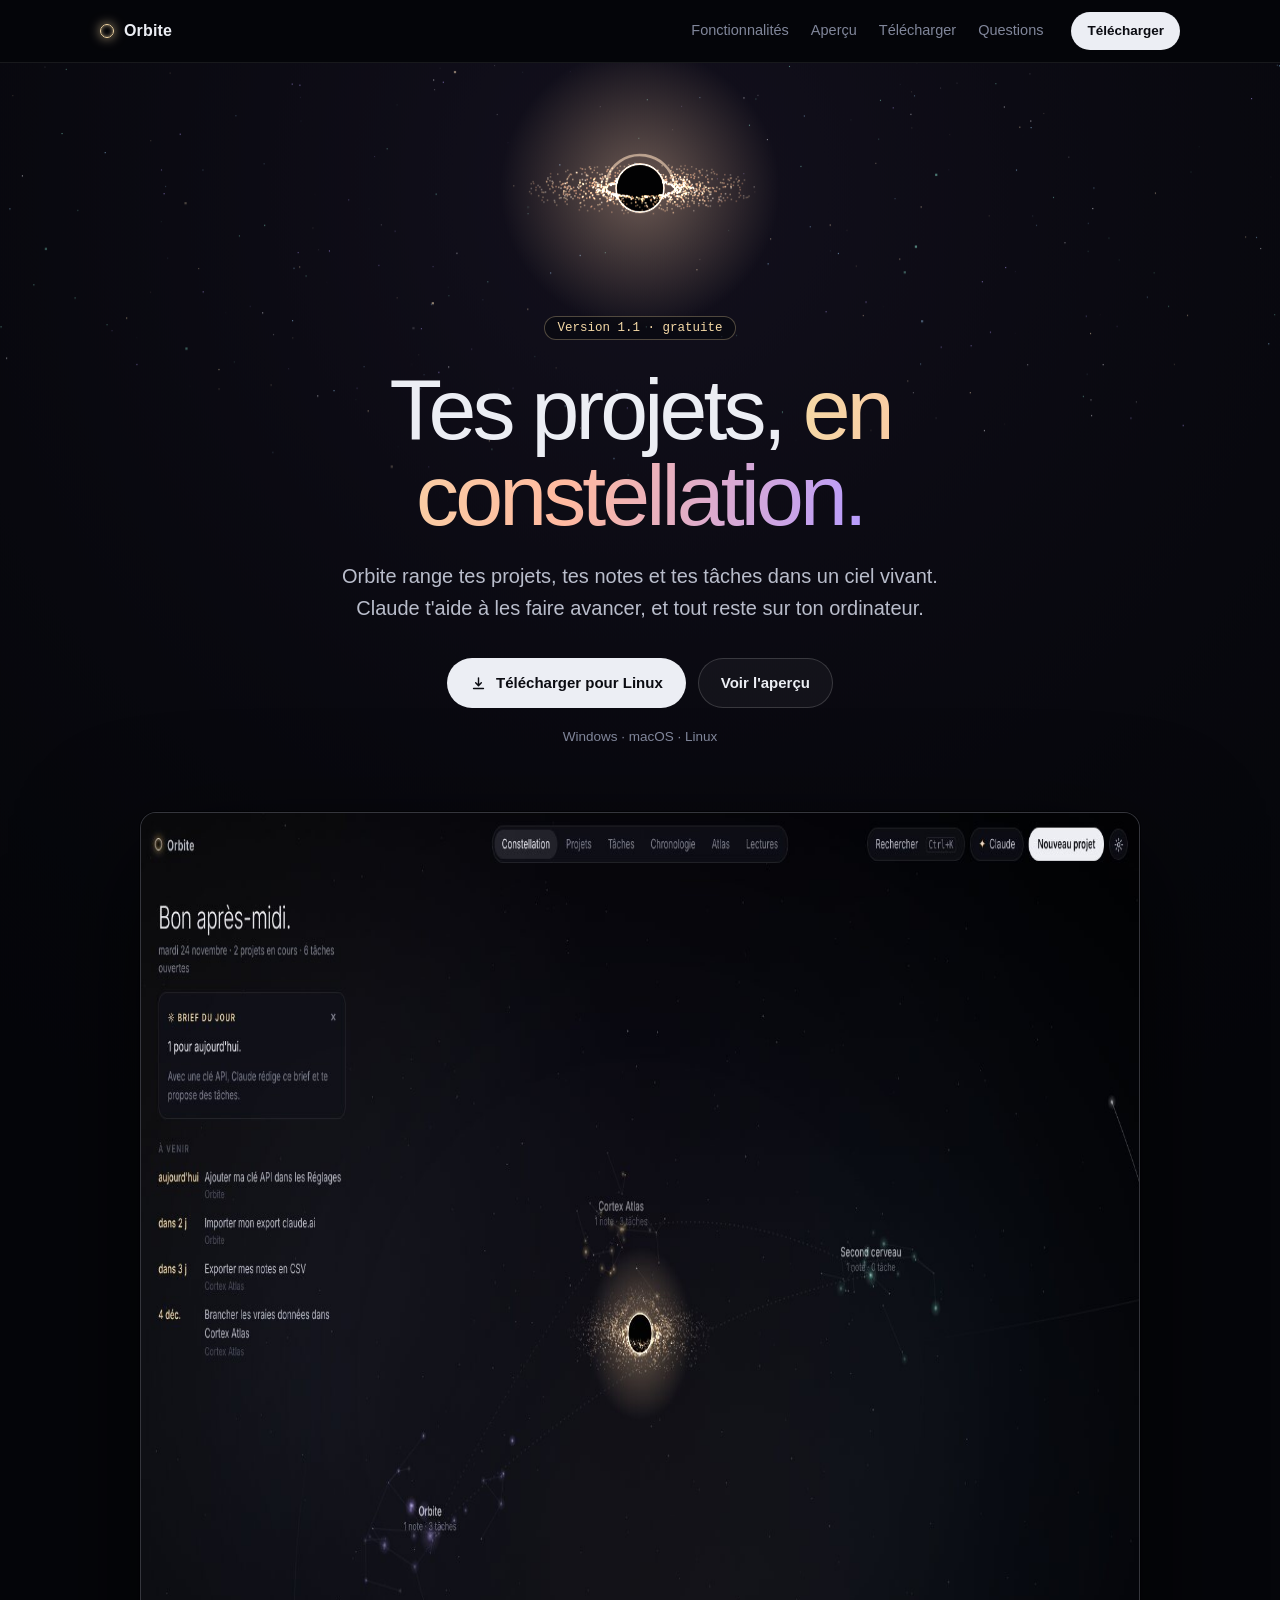
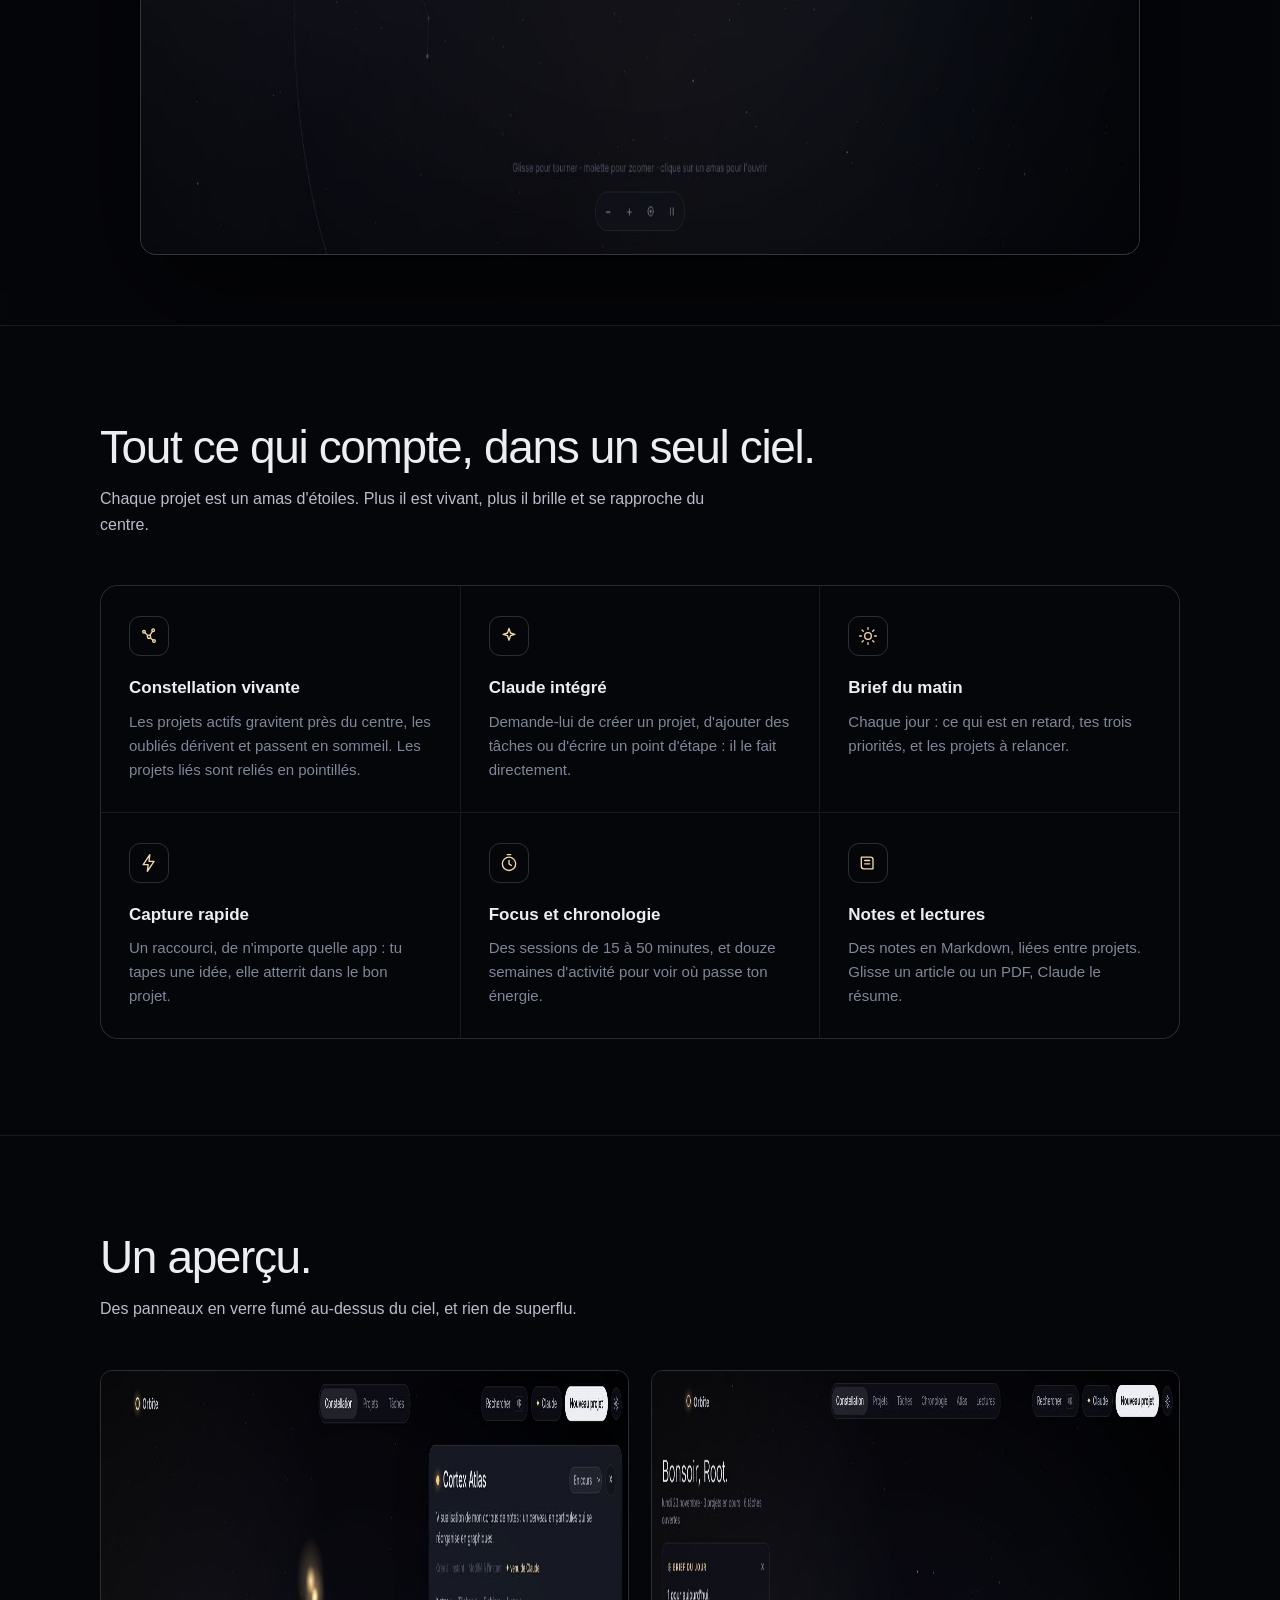
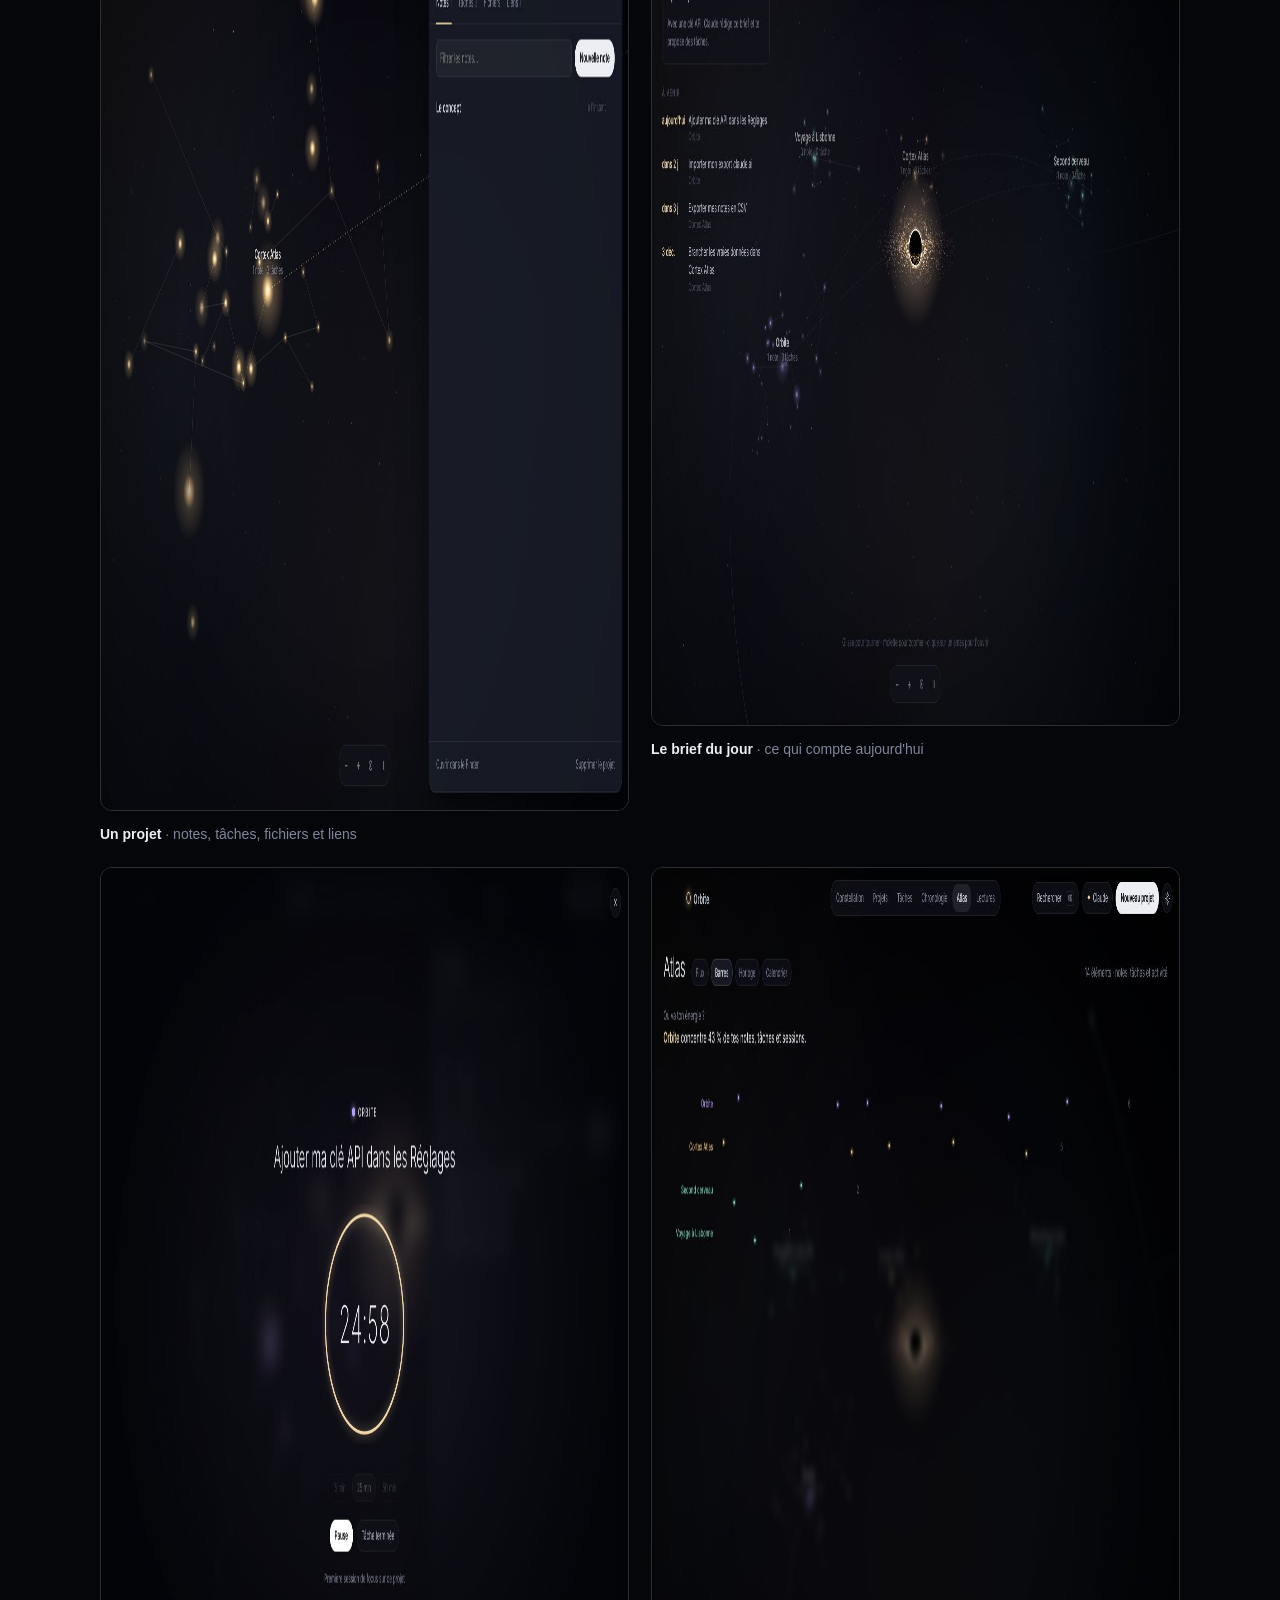
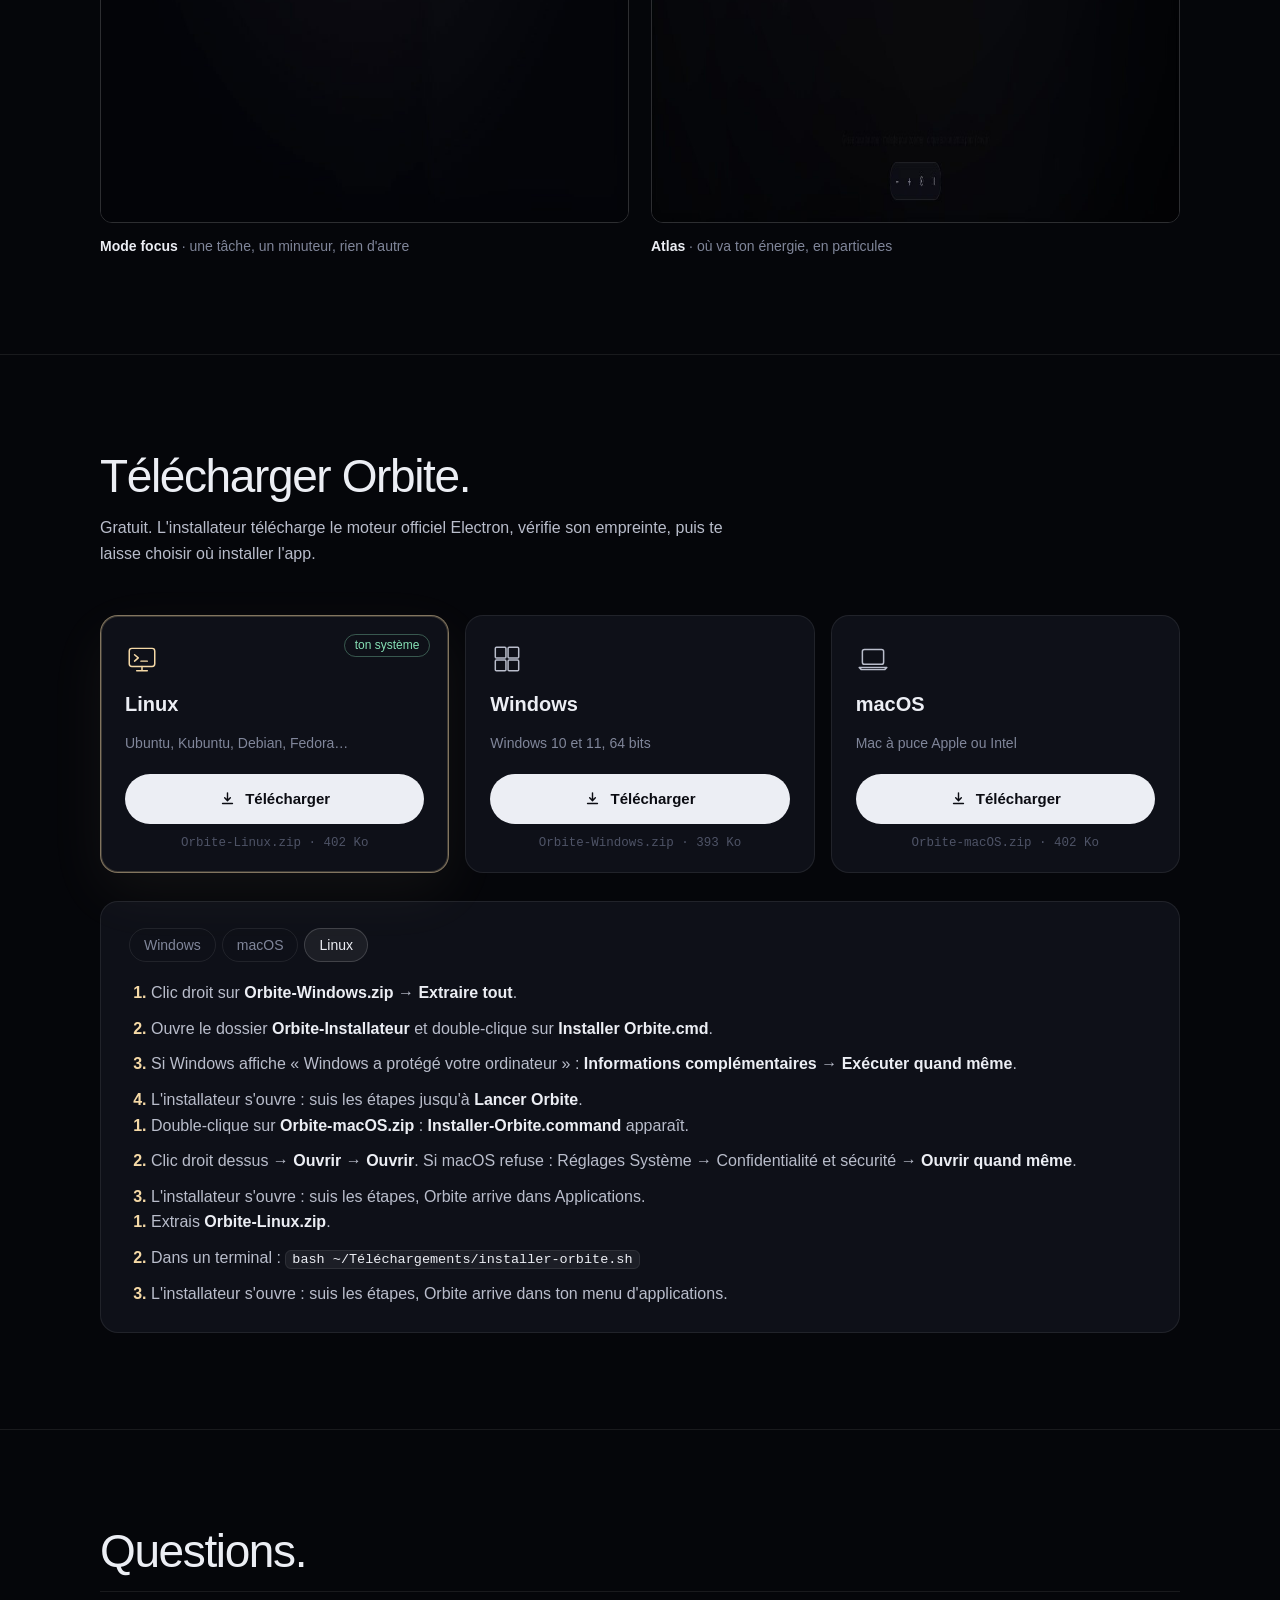
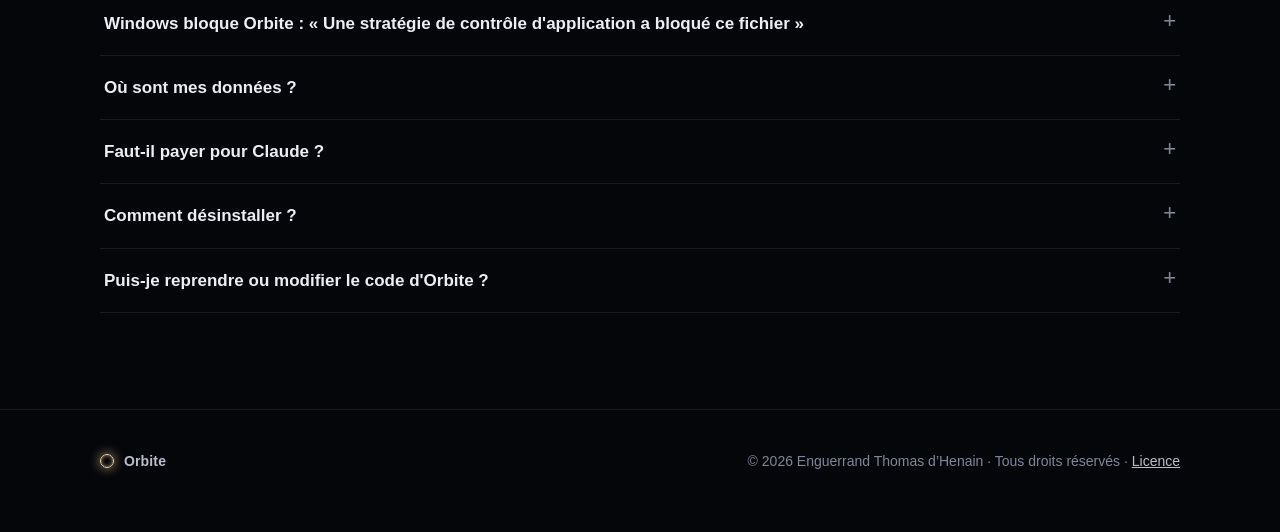
==== index.html @ 8d29a75d "Publier le site Orbite et ses ressources d’origine" ====
<!doctype html>
<html lang="fr">
<head>
<meta charset="utf-8">
<meta name="viewport" content="width=device-width,initial-scale=1,viewport-fit=cover">
<title>Orbite</title>
<meta name="description" content="Orbite : tes projets en constellation, avec Claude intégré. Application gratuite pour Windows, macOS et Linux.">
<meta property="og:title" content="Orbite">
<meta property="og:description" content="Tes projets en constellation, avec Claude intégré.">
<meta property="og:image" content="img/constellation.jpg">
<link rel="icon" href="img/icon.png">
<style>
/* Orbite : nuit profonde, verre fumé, lumière d'étoile chaude. Une seule ambiance sombre, assumée. */
:root{
  --void:#05060a; --panel:#0e1018; --panel-hi:#141722; --line:rgba(255,255,255,.08); --line-hi:rgba(255,255,255,.16);
  --ink:#eceef4; --soft:#b9bdcb; --muted:#80869a; --faint:#4e5366; --star:#f5d9a6; --violet:#b79cff; --mint:#7fe0c0; --ok:#86e0b5;
  --ui:-apple-system,BlinkMacSystemFont,"Segoe UI",Inter,"Noto Sans",Roboto,sans-serif;
  --mono:ui-monospace,"SF Mono","Cascadia Mono",Menlo,Consolas,monospace;
  color-scheme:dark;
}
*{box-sizing:border-box}
html{scroll-behavior:smooth}
body{margin:0;background:var(--void);color:var(--ink);font:16px/1.6 var(--ui);-webkit-font-smoothing:antialiased}
a{color:inherit}
img{max-width:100%;display:block}
:focus-visible{outline:2px solid var(--star);outline-offset:3px}
.wrap{max-width:1120px;margin:0 auto;padding-left:max(20px,env(safe-area-inset-left,0px));padding-right:max(20px,env(safe-area-inset-right,0px))}
/* nav */
nav.top{position:sticky;top:0;z-index:20;background:rgba(5,6,10,.72);backdrop-filter:blur(16px);border-bottom:1px solid var(--line)}
nav.top .wrap{display:flex;align-items:center;gap:28px;height:62px}
.logo{display:flex;align-items:center;gap:10px;font-weight:600;letter-spacing:.01em;text-decoration:none}
.logo i{width:14px;height:14px;border-radius:50%;border:1.6px solid var(--star);box-shadow:0 0 12px rgba(245,217,166,.7),inset 0 0 4px rgba(245,217,166,.6)}
nav.top .links{display:flex;gap:22px;margin-left:auto;font-size:14.5px}
nav.top .links a{color:var(--muted);text-decoration:none}
nav.top .links a:hover{color:var(--ink)}
.btn{display:inline-flex;align-items:center;justify-content:center;gap:9px;border-radius:999px;padding:12px 22px;font-weight:600;font-size:15px;text-decoration:none;border:1px solid var(--line-hi);color:var(--ink);background:rgba(255,255,255,.04);transition:background .2s,transform .2s}
.btn:hover{background:rgba(255,255,255,.09)}
.btn.primary{background:var(--ink);color:#0b0c12;border-color:transparent}
.btn.primary:hover{background:#fff;transform:translateY(-1px)}
.btn.sm{padding:7px 15px;font-size:13.5px}
.btn svg{width:17px;height:17px;stroke:currentColor;fill:none;stroke-width:2;stroke-linecap:round;stroke-linejoin:round}
/* hero */
.hero{position:relative;overflow:hidden;border-bottom:1px solid var(--line)}
.hero canvas{position:absolute;inset:0;width:100%;height:100%}
.hero .wrap{position:relative;padding-top:250px;padding-bottom:70px;text-align:center}
.eyebrow{display:inline-block;font:12.5px var(--mono);color:var(--star);border:1px solid rgba(245,217,166,.3);border-radius:999px;padding:4px 12px;margin-bottom:26px;background:rgba(5,6,10,.5)}
h1{font-weight:250;font-size:clamp(42px,7.4vw,86px);line-height:1;letter-spacing:-.045em;margin:0 auto 22px;max-width:12ch;text-wrap:balance}
h1 em{font-style:normal;background:linear-gradient(100deg,var(--star),#ffb9a0 45%,var(--violet));-webkit-background-clip:text;background-clip:text;color:transparent}
.hero p.lead{font-size:clamp(17px,2vw,20px);color:var(--soft);max-width:36em;margin:0 auto 34px;text-wrap:balance}
.cta{display:flex;gap:12px;justify-content:center;flex-wrap:wrap}
.meta{margin-top:18px;color:var(--muted);font-size:13.5px}
.shot{margin:64px auto 0;max-width:1000px;border-radius:16px;overflow:hidden;border:1px solid var(--line-hi);box-shadow:0 40px 120px rgba(0,0,0,.7),0 0 0 1px rgba(0,0,0,.5);background:var(--panel)}
/* sections */
section.block{padding:96px 0;border-bottom:1px solid var(--line)}
h2{font-weight:300;font-size:clamp(30px,4.2vw,46px);letter-spacing:-.03em;line-height:1.1;margin:0 0 14px;text-wrap:balance}
.sub{color:var(--soft);max-width:40em;margin:0 0 48px}
.feats{display:grid;grid-template-columns:repeat(3,minmax(0,1fr));gap:1px;background:var(--line);border:1px solid var(--line);border-radius:18px;overflow:hidden}
@media (max-width:860px){.feats{grid-template-columns:1fr}}
.feat{background:var(--void);padding:30px 28px;min-width:0}
.feat .ic{width:40px;height:40px;border-radius:11px;border:1px solid var(--line-hi);display:grid;place-items:center;margin-bottom:18px;color:var(--star)}
.feat .ic svg{width:20px;height:20px;stroke:currentColor;fill:none;stroke-width:1.6;stroke-linecap:round;stroke-linejoin:round}
.feat h3{margin:0 0 8px;font-weight:600;font-size:17px}
.feat p{margin:0;color:var(--muted);font-size:15px}
.gallery{display:grid;grid-template-columns:repeat(2,minmax(0,1fr));gap:22px}
@media (max-width:760px){.gallery{grid-template-columns:1fr}}
figure{margin:0;min-width:0}
figure img{border-radius:12px;border:1px solid var(--line-hi)}
figcaption{margin-top:12px;color:var(--muted);font-size:14px}
figcaption b{color:var(--ink);font-weight:600}
/* download */
.dl{display:grid;grid-template-columns:repeat(3,minmax(0,1fr));gap:16px}
@media (max-width:860px){.dl{grid-template-columns:1fr}}
.os{position:relative;background:var(--panel);border:1px solid var(--line);border-radius:18px;padding:26px 24px 22px;display:flex;flex-direction:column;gap:12px;min-width:0}
.os.here{border-color:rgba(245,217,166,.5);box-shadow:0 0 0 1px rgba(245,217,166,.2) inset,0 20px 60px rgba(245,217,166,.06)}
.os .badge{position:absolute;top:18px;right:18px;font-size:12px;color:var(--ok);border:1px solid rgba(134,224,181,.35);border-radius:999px;padding:1px 10px}
.os svg.logo-os{width:34px;height:34px;stroke:var(--soft);fill:none;stroke-width:1.4;stroke-linecap:round;stroke-linejoin:round}
.os.here svg.logo-os{stroke:var(--star)}
.os h3{margin:0;font-weight:600;font-size:20px}
.os p{margin:0;color:var(--muted);font-size:14px}
.os .btn{margin-top:8px}
.os .size{font:12.5px var(--mono);color:var(--faint);text-align:center}
.steps{margin-top:28px;background:var(--panel);border:1px solid var(--line);border-radius:18px;padding:26px 28px}
.tabs{display:flex;gap:6px;margin-bottom:18px;flex-wrap:wrap}
.tabs button{font:inherit;font-size:14px;border:1px solid var(--line);background:none;color:var(--muted);border-radius:999px;padding:5px 14px;cursor:pointer}
.tabs button.on{color:var(--ink);border-color:var(--line-hi);background:rgba(255,255,255,.06)}
.steps ol{margin:0;padding-left:22px;display:flex;flex-direction:column;gap:10px;color:var(--soft)}
.steps li::marker{color:var(--star);font-weight:600}
.steps b{color:var(--ink)}
code,kbd{font:13.5px var(--mono);background:rgba(255,255,255,.06);border:1px solid var(--line);border-radius:6px;padding:1px 6px;color:var(--ink);word-break:break-word}
/* faq */
.faq{display:flex;flex-direction:column;border-top:1px solid var(--line)}
details{border-bottom:1px solid var(--line);padding:18px 4px}
summary{cursor:pointer;font-weight:600;font-size:17px;list-style:none;display:flex;justify-content:space-between;gap:16px}
summary::-webkit-details-marker{display:none}
summary::after{content:"+";color:var(--muted);font-weight:300;font-size:22px;line-height:1}
details[open] summary::after{content:"−"}
details p{color:var(--soft);margin:12px 0 0;max-width:62em}
footer{padding:40px 0 60px;color:var(--muted);font-size:14px}
footer .wrap{display:flex;gap:20px;flex-wrap:wrap;align-items:center}
footer .grow{flex:1}
footer a{color:var(--soft)}
@media (max-width:640px){nav.top .links{display:none}.hero .wrap{padding-top:220px}}
@media (prefers-reduced-motion:reduce){html{scroll-behavior:auto}.btn{transition:none}}
</style>
</head>
<body>

<nav class="top"><div class="wrap">
  <a class="logo" href="#"><i></i>Orbite</a>
  <div class="links"><a href="#fonctionnalites">Fonctionnalités</a><a href="#apercu">Aperçu</a><a href="#telecharger">Télécharger</a><a href="#questions">Questions</a></div>
  <a class="btn sm primary" href="#telecharger">Télécharger</a>
</div></nav>

<header class="hero">
  <canvas id="sky" aria-hidden="true"></canvas>
  <div class="wrap">
    <span class="eyebrow">Version 1.1 · gratuite</span>
    <h1>Tes projets, <em>en constellation.</em></h1>
    <p class="lead">Orbite range tes projets, tes notes et tes tâches dans un ciel vivant. Claude t'aide à les faire avancer, et tout reste sur ton ordinateur.</p>
    <div class="cta">
      <a class="btn primary" id="heroDl" href="#telecharger"><svg viewBox="0 0 24 24"><path d="M12 4v11m0 0l-4-4m4 4l4-4M5 19h14"/></svg><span>Télécharger</span></a>
      <a class="btn" href="#apercu">Voir l'aperçu</a>
    </div>
    <p class="meta">Windows · macOS · Linux</p>
    <div class="shot"><img src="img/constellation.jpg" alt="L'écran d'accueil d'Orbite : des projets en amas d'étoiles autour d'un anneau lumineux, avec les échéances à gauche" width="1600" height="1041"></div>
  </div>
</header>

<section class="block" id="fonctionnalites"><div class="wrap">
  <h2>Tout ce qui compte, dans un seul ciel.</h2>
  <p class="sub">Chaque projet est un amas d'étoiles. Plus il est vivant, plus il brille et se rapproche du centre.</p>
  <div class="feats">
    <div class="feat"><div class="ic"><svg viewBox="0 0 24 24"><circle cx="6" cy="7" r="1.6"/><circle cx="17" cy="5" r="1.6"/><circle cx="12" cy="13" r="2"/><circle cx="18" cy="18" r="1.6"/><path d="M7.3 8l3.4 3.8M16.2 6.4l-3.2 5M13.6 14.2l3.2 2.8"/></svg></div><h3>Constellation vivante</h3><p>Les projets actifs gravitent près du centre, les oubliés dérivent et passent en sommeil. Les projets liés sont reliés en pointillés.</p></div>
    <div class="feat"><div class="ic"><svg viewBox="0 0 24 24"><path d="M12 3l1.8 5.4L19 10l-5.2 1.6L12 17l-1.8-5.4L5 10l5.2-1.6z"/></svg></div><h3>Claude intégré</h3><p>Demande-lui de créer un projet, d'ajouter des tâches ou d'écrire un point d'étape : il le fait directement.</p></div>
    <div class="feat"><div class="ic"><svg viewBox="0 0 24 24"><circle cx="12" cy="12" r="4"/><path d="M12 2v2M12 20v2M2 12h2M20 12h2M4.9 4.9l1.4 1.4M17.7 17.7l1.4 1.4M4.9 19.1l1.4-1.4M17.7 6.3l1.4-1.4"/></svg></div><h3>Brief du matin</h3><p>Chaque jour : ce qui est en retard, tes trois priorités, et les projets à relancer.</p></div>
    <div class="feat"><div class="ic"><svg viewBox="0 0 24 24"><path d="M13 2L5 14h6l-1 8 8-12h-6z"/></svg></div><h3>Capture rapide</h3><p>Un raccourci, de n'importe quelle app : tu tapes une idée, elle atterrit dans le bon projet.</p></div>
    <div class="feat"><div class="ic"><svg viewBox="0 0 24 24"><circle cx="12" cy="13" r="8"/><path d="M12 9v4l3 2M10 2h4"/></svg></div><h3>Focus et chronologie</h3><p>Des sessions de 15 à 50 minutes, et douze semaines d'activité pour voir où passe ton énergie.</p></div>
    <div class="feat"><div class="ic"><svg viewBox="0 0 24 24"><path d="M4 5h11a3 3 0 0 1 3 3v11H7a3 3 0 0 1-3-3z"/><path d="M8 9h6M8 13h6"/></svg></div><h3>Notes et lectures</h3><p>Des notes en Markdown, liées entre projets. Glisse un article ou un PDF, Claude le résume.</p></div>
  </div>
</div></section>

<section class="block" id="apercu"><div class="wrap">
  <h2>Un aperçu.</h2>
  <p class="sub">Des panneaux en verre fumé au-dessus du ciel, et rien de superflu.</p>
  <div class="gallery">
    <figure><img src="img/projet.jpg" alt="Un projet ouvert, avec sa note et sa constellation à gauche" loading="lazy" width="1600" height="1041"><figcaption><b>Un projet</b> · notes, tâches, fichiers et liens</figcaption></figure>
    <figure><img src="img/brief.jpg" alt="L'accueil avec le brief du jour" loading="lazy" width="1470" height="956"><figcaption><b>Le brief du jour</b> · ce qui compte aujourd'hui</figcaption></figure>
    <figure><img src="img/focus.jpg" alt="Le mode focus avec un minuteur circulaire" loading="lazy" width="1470" height="956"><figcaption><b>Mode focus</b> · une tâche, un minuteur, rien d'autre</figcaption></figure>
    <figure><img src="img/atlas.jpg" alt="La vue Atlas en barres de particules" loading="lazy" width="1470" height="956"><figcaption><b>Atlas</b> · où va ton énergie, en particules</figcaption></figure>
  </div>
</div></section>

<section class="block" id="telecharger"><div class="wrap">
  <h2>Télécharger Orbite.</h2>
  <p class="sub">Gratuit. L'installateur télécharge le moteur officiel Electron, vérifie son empreinte, puis te laisse choisir où installer l'app.</p>
  <div class="dl" id="dl">
    <article class="os" data-os="win">
      <svg class="logo-os" viewBox="0 0 32 32"><rect x="5" y="5" width="10" height="10" rx="1"/><rect x="17" y="5" width="10" height="10" rx="1"/><rect x="5" y="17" width="10" height="10" rx="1"/><rect x="17" y="17" width="10" height="10" rx="1"/></svg>
      <h3>Windows</h3><p>Windows 10 et 11, 64 bits</p>
      <a class="btn primary" href="telechargements/Orbite-Windows.zip" download><svg viewBox="0 0 24 24"><path d="M12 4v11m0 0l-4-4m4 4l4-4M5 19h14"/></svg>Télécharger</a>
      <div class="size">Orbite-Windows.zip · 393 Ko</div>
    </article>
    <article class="os" data-os="mac">
      <svg class="logo-os" viewBox="0 0 32 32"><rect x="6" y="7" width="20" height="14" rx="2"/><path d="M3 24h26l-2 2H5z"/></svg>
      <h3>macOS</h3><p>Mac à puce Apple ou Intel</p>
      <a class="btn primary" href="telechargements/Orbite-macOS.zip" download><svg viewBox="0 0 24 24"><path d="M12 4v11m0 0l-4-4m4 4l4-4M5 19h14"/></svg>Télécharger</a>
      <div class="size">Orbite-macOS.zip · 402 Ko</div>
    </article>
    <article class="os" data-os="linux">
      <svg class="logo-os" viewBox="0 0 32 32"><rect x="4" y="6" width="24" height="17" rx="2.5"/><path d="M9 12l3.5 3L9 18M15 18h6M11 27h10M16 23v4"/></svg>
      <h3>Linux</h3><p>Ubuntu, Kubuntu, Debian, Fedora…</p>
      <a class="btn primary" href="telechargements/Orbite-Linux.zip" download><svg viewBox="0 0 24 24"><path d="M12 4v11m0 0l-4-4m4 4l4-4M5 19h14"/></svg>Télécharger</a>
      <div class="size">Orbite-Linux.zip · 402 Ko</div>
    </article>
  </div>
  <div class="steps">
    <div class="tabs" id="tabs"><button data-os="win">Windows</button><button data-os="mac">macOS</button><button data-os="linux">Linux</button></div>
    <ol id="how-win">
      <li>Clic droit sur <b>Orbite-Windows.zip</b> → <b>Extraire tout</b>.</li>
      <li>Ouvre le dossier <b>Orbite-Installateur</b> et double-clique sur <b>Installer Orbite.cmd</b>.</li>
      <li>Si Windows affiche « Windows a protégé votre ordinateur » : <b>Informations complémentaires</b> → <b>Exécuter quand même</b>.</li>
      <li>L'installateur s'ouvre : suis les étapes jusqu'à <b>Lancer Orbite</b>.</li>
    </ol>
    <ol id="how-mac" hidden>
      <li>Double-clique sur <b>Orbite-macOS.zip</b> : <b>Installer-Orbite.command</b> apparaît.</li>
      <li>Clic droit dessus → <b>Ouvrir</b> → <b>Ouvrir</b>. Si macOS refuse : Réglages Système → Confidentialité et sécurité → <b>Ouvrir quand même</b>.</li>
      <li>L'installateur s'ouvre : suis les étapes, Orbite arrive dans Applications.</li>
    </ol>
    <ol id="how-linux" hidden>
      <li>Extrais <b>Orbite-Linux.zip</b>.</li>
      <li>Dans un terminal : <code>bash ~/Téléchargements/installer-orbite.sh</code></li>
      <li>L'installateur s'ouvre : suis les étapes, Orbite arrive dans ton menu d'applications.</li>
    </ol>
  </div>
</div></section>

<section class="block" id="questions"><div class="wrap">
  <h2>Questions.</h2>
  <div class="faq">
    <details><summary>Windows bloque Orbite : « Une stratégie de contrôle d'application a bloqué ce fichier »</summary><p>C'est le Contrôle intelligent des applications de Windows 11 : il bloque les logiciels qui ne sont pas encore signés par un éditeur reconnu. Tu peux le désactiver dans Sécurité Windows → Contrôle des applications et du navigateur. Attention, sur beaucoup de versions de Windows, on ne peut plus le réactiver ensuite sans réinitialiser Windows. Une version signée d'Orbite est prévue.</p></details>
    <details><summary>Où sont mes données ?</summary><p>Sur ton ordinateur, dans <code>Documents/Orbite</code> : un dossier par projet, et chaque note est un fichier <code>.md</code> normal. Tu peux les sauvegarder ou les synchroniser comme tu veux.</p></details>
    <details><summary>Faut-il payer pour Claude ?</summary><p>Orbite est gratuit et fonctionne sans Claude. Pour activer Claude (brief, capture rangée automatiquement, résumés), il faut une clé API Anthropic, facturée à l'usage par Anthropic. Elle est stockée chiffrée sur ton ordinateur.</p></details>
    <details><summary>Comment désinstaller ?</summary><p>Windows : <code>desinstaller.cmd</code> dans le dossier d'installation. Linux : <code>desinstaller.sh</code> dans le dossier d'installation. macOS : mets Orbite à la corbeille. Tes projets dans Documents/Orbite sont conservés.</p></details>
    <details><summary>Puis-je reprendre ou modifier le code d'Orbite ?</summary><p>Non. Orbite est gratuit à utiliser, mais son code reste la propriété de son auteur. La copie, la modification et la redistribution sont interdites sans autorisation écrite. Les conditions complètes sont dans la <a href="LICENSE.txt">licence</a>.</p></details>
  </div>
</div></section>

<footer><div class="wrap">
  <a class="logo" href="#"><i></i>Orbite</a>
  <span class="grow"></span>
  <span>© 2026 Enguerrand Thomas d’Henain · Tous droits réservés · <a href="LICENSE.txt">Licence</a></span>
</div></footer>

<script>
(() => {
  const ua = navigator.userAgent;
  const here = /Windows/i.test(ua) ? 'win' : /Mac/i.test(ua) && !/iPhone|iPad/i.test(ua) ? 'mac' : /Linux|X11/i.test(ua) && !/Android/i.test(ua) ? 'linux' : null;
  const names = { win: 'Windows', mac: 'macOS', linux: 'Linux' };
  const show = (os) => { for (const k of ['win', 'mac', 'linux']) document.getElementById('how-' + k).hidden = k !== os; document.querySelectorAll('#tabs button').forEach((b) => b.classList.toggle('on', b.dataset.os === os)); };
  if (here) {
    const card = document.querySelector(`.os[data-os="${here}"]`);
    card.classList.add('here'); card.insertAdjacentHTML('afterbegin', '<span class="badge">ton système</span>');
    document.getElementById('dl').prepend(card);
    const hero = document.getElementById('heroDl'); hero.href = card.querySelector('a').getAttribute('href'); hero.setAttribute('download', '');
    hero.querySelector('span').textContent = 'Télécharger pour ' + names[here];
    hero.addEventListener('click', () => { show(here); setTimeout(() => document.getElementById('telecharger').scrollIntoView(), 400); });
  }
  show(here || 'win');
  document.getElementById('tabs').addEventListener('click', (e) => { const b = e.target.closest('button'); if (b) show(b.dataset.os); });
  document.querySelectorAll('.os a').forEach((a) => a.addEventListener('click', () => show(a.closest('.os').dataset.os)));

  /* ciel : étoiles qui tournent lentement autour d'un anneau lumineux */
  const cv = document.getElementById('sky'), g = cv.getContext('2d'); let W, H, D;
  const reduce = matchMedia('(prefers-reduced-motion: reduce)').matches;
  let s = 7; const R = () => (s = (s * 16807) % 2147483647) / 2147483647;
  const cols = ['#f5d9a6', '#b79cff', '#7fe0c0', '#9fd8ff', '#ffffff'];
  const stars = Array.from({ length: 520 }, () => ({ a: R() * 6.283, r: 60 + Math.pow(R(), 0.55) * 900, s: R() < 0.07 ? 2.2 : 1.1, c: cols[Math.floor(R() * 5)], tw: R() * 6 }));
  const disk = Array.from({ length: 1100 }, () => ({ a: R() * 6.283, r: 34 + Math.pow(R(), 1.8) * 80, c: R() }));
  const size = () => { const r = cv.getBoundingClientRect(); D = Math.min(2, devicePixelRatio || 1); W = r.width; H = r.height; cv.width = W * D; cv.height = H * D; };
  const frame = (t) => {
    const T = reduce ? 0 : t / 1000; g.setTransform(D, 0, 0, D, 0, 0); g.fillStyle = '#05060a'; g.fillRect(0, 0, W, H);
    const cx = W / 2, cy = 125;
    const neb = g.createRadialGradient(cx, cy, 10, cx, cy, Math.max(W, H) * 0.7); neb.addColorStop(0, 'rgba(120,90,170,.13)'); neb.addColorStop(1, 'rgba(0,0,0,0)'); g.fillStyle = neb; g.fillRect(0, 0, W, H);
    g.globalCompositeOperation = 'lighter';
    for (const st of stars) { const a = st.a + T * 0.015 * (160 / st.r); g.globalAlpha = 0.25 + 0.3 * Math.sin(T * 1.3 + st.tw); g.fillStyle = st.c; g.fillRect(cx + Math.cos(a) * st.r, cy + Math.sin(a) * st.r * 0.3, st.s, st.s); }
    const halo = g.createRadialGradient(cx, cy, 20, cx, cy, 140); halo.addColorStop(0, 'rgba(255,210,150,.30)'); halo.addColorStop(1, 'rgba(255,210,150,0)'); g.globalAlpha = 1; g.fillStyle = halo; g.fillRect(cx - 140, cy - 140, 280, 280);
    const pts = disk.map((d) => { const a = d.a + T * 0.5 / Math.sqrt(d.r / 34); return [cx + Math.cos(a) * d.r, cy + Math.sin(a) * d.r * 0.22, Math.sin(a), d]; });
    const dot = ([x, y, , d]) => { g.globalAlpha = 0.22 + 0.5 * (1 - (d.r - 34) / 80); g.fillStyle = d.c < 0.5 ? '#ffd9a0' : d.c < 0.85 ? '#ffb27a' : '#fff3dd'; g.fillRect(x, y, 1.5, 1.5); };
    pts.filter((p) => p[2] < 0).forEach(dot);
    g.globalAlpha = 0.4; g.strokeStyle = '#ffe3b8'; g.lineWidth = 2.6; g.beginPath(); g.ellipse(cx, cy - 1, 34, 32, 0, Math.PI * 1.05, Math.PI * 1.95); g.stroke();
    g.globalCompositeOperation = 'source-over'; g.globalAlpha = 1; g.fillStyle = '#020203'; g.beginPath(); g.arc(cx, cy, 23, 0, 6.283); g.fill();
    g.globalCompositeOperation = 'lighter'; g.strokeStyle = '#fff0d6'; g.lineWidth = 1.3; g.globalAlpha = 0.9; g.beginPath(); g.arc(cx, cy, 24, 0, 6.283); g.stroke();
    pts.filter((p) => p[2] >= 0).forEach(dot);
    g.globalCompositeOperation = 'source-over'; g.globalAlpha = 1;
    if (!reduce) requestAnimationFrame(frame);
  };
  size(); addEventListener('resize', size); requestAnimationFrame(frame);
})();
</script>
</body>
</html>
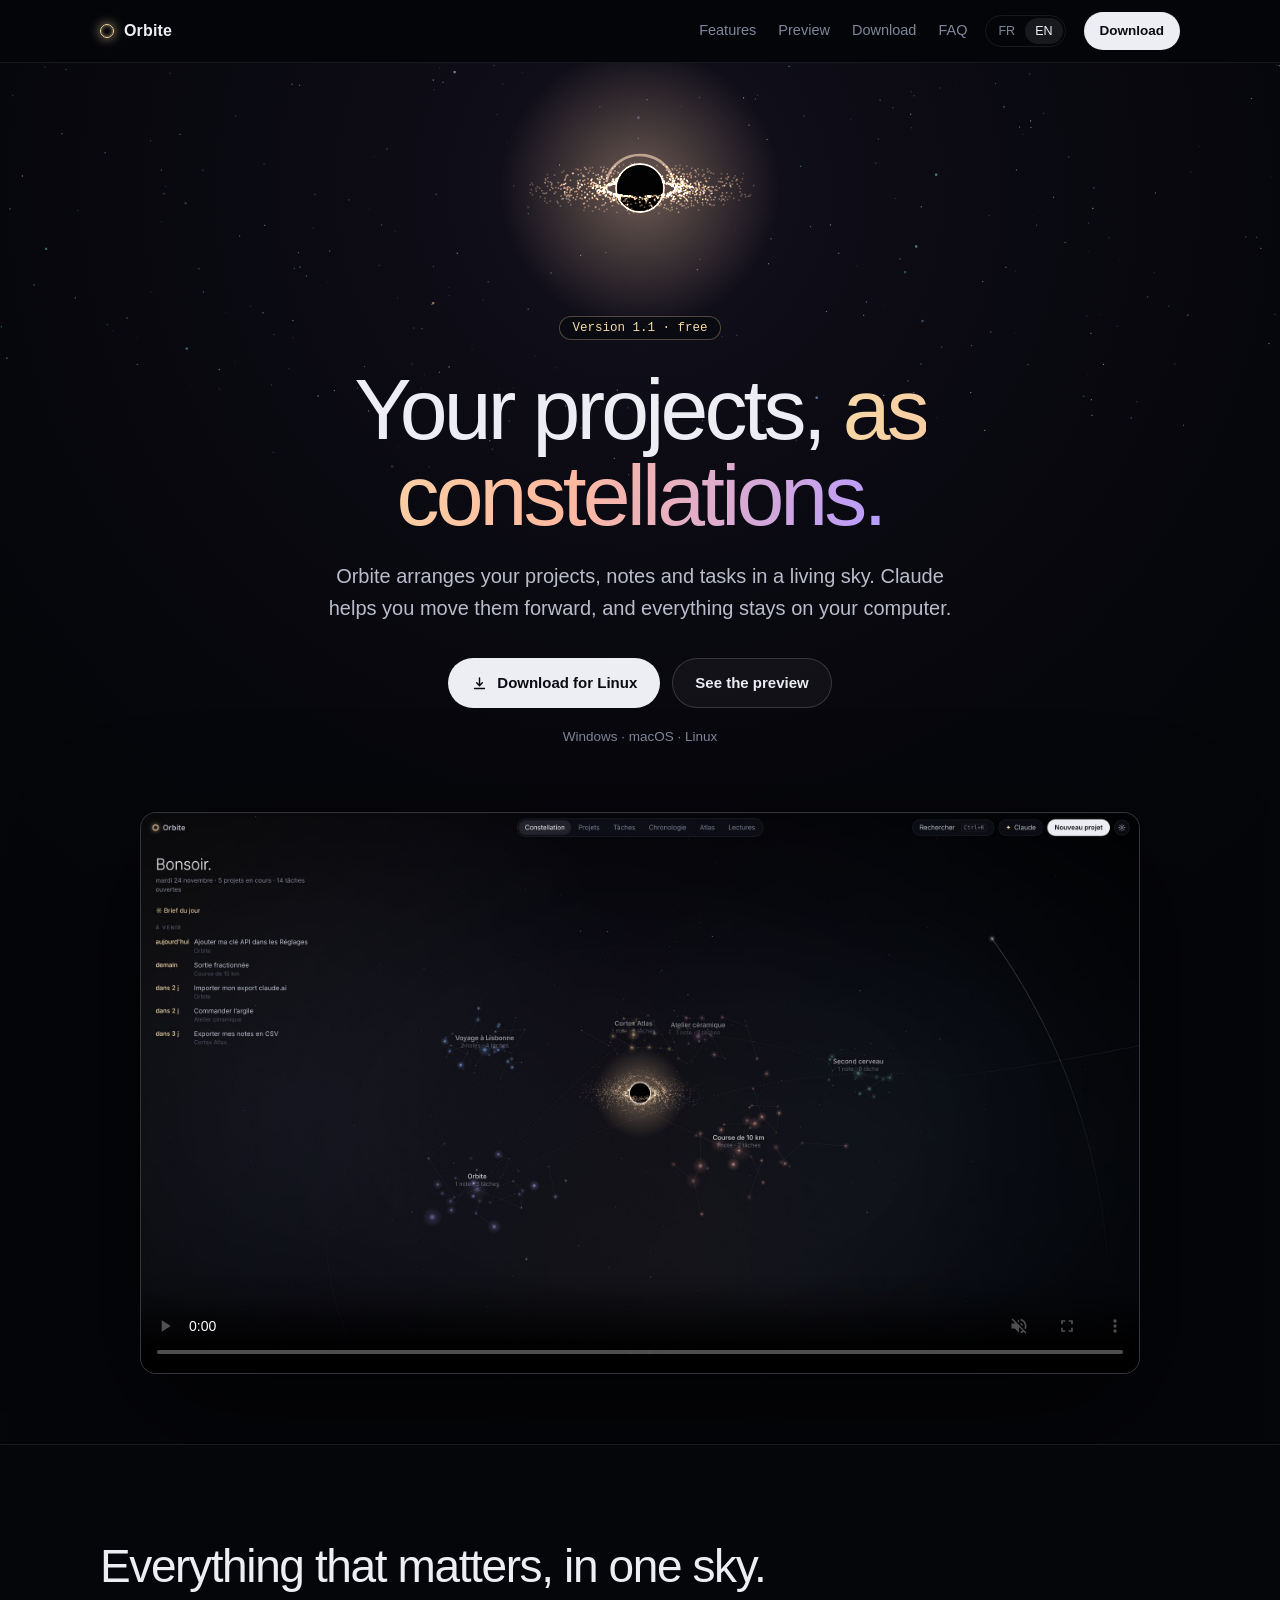
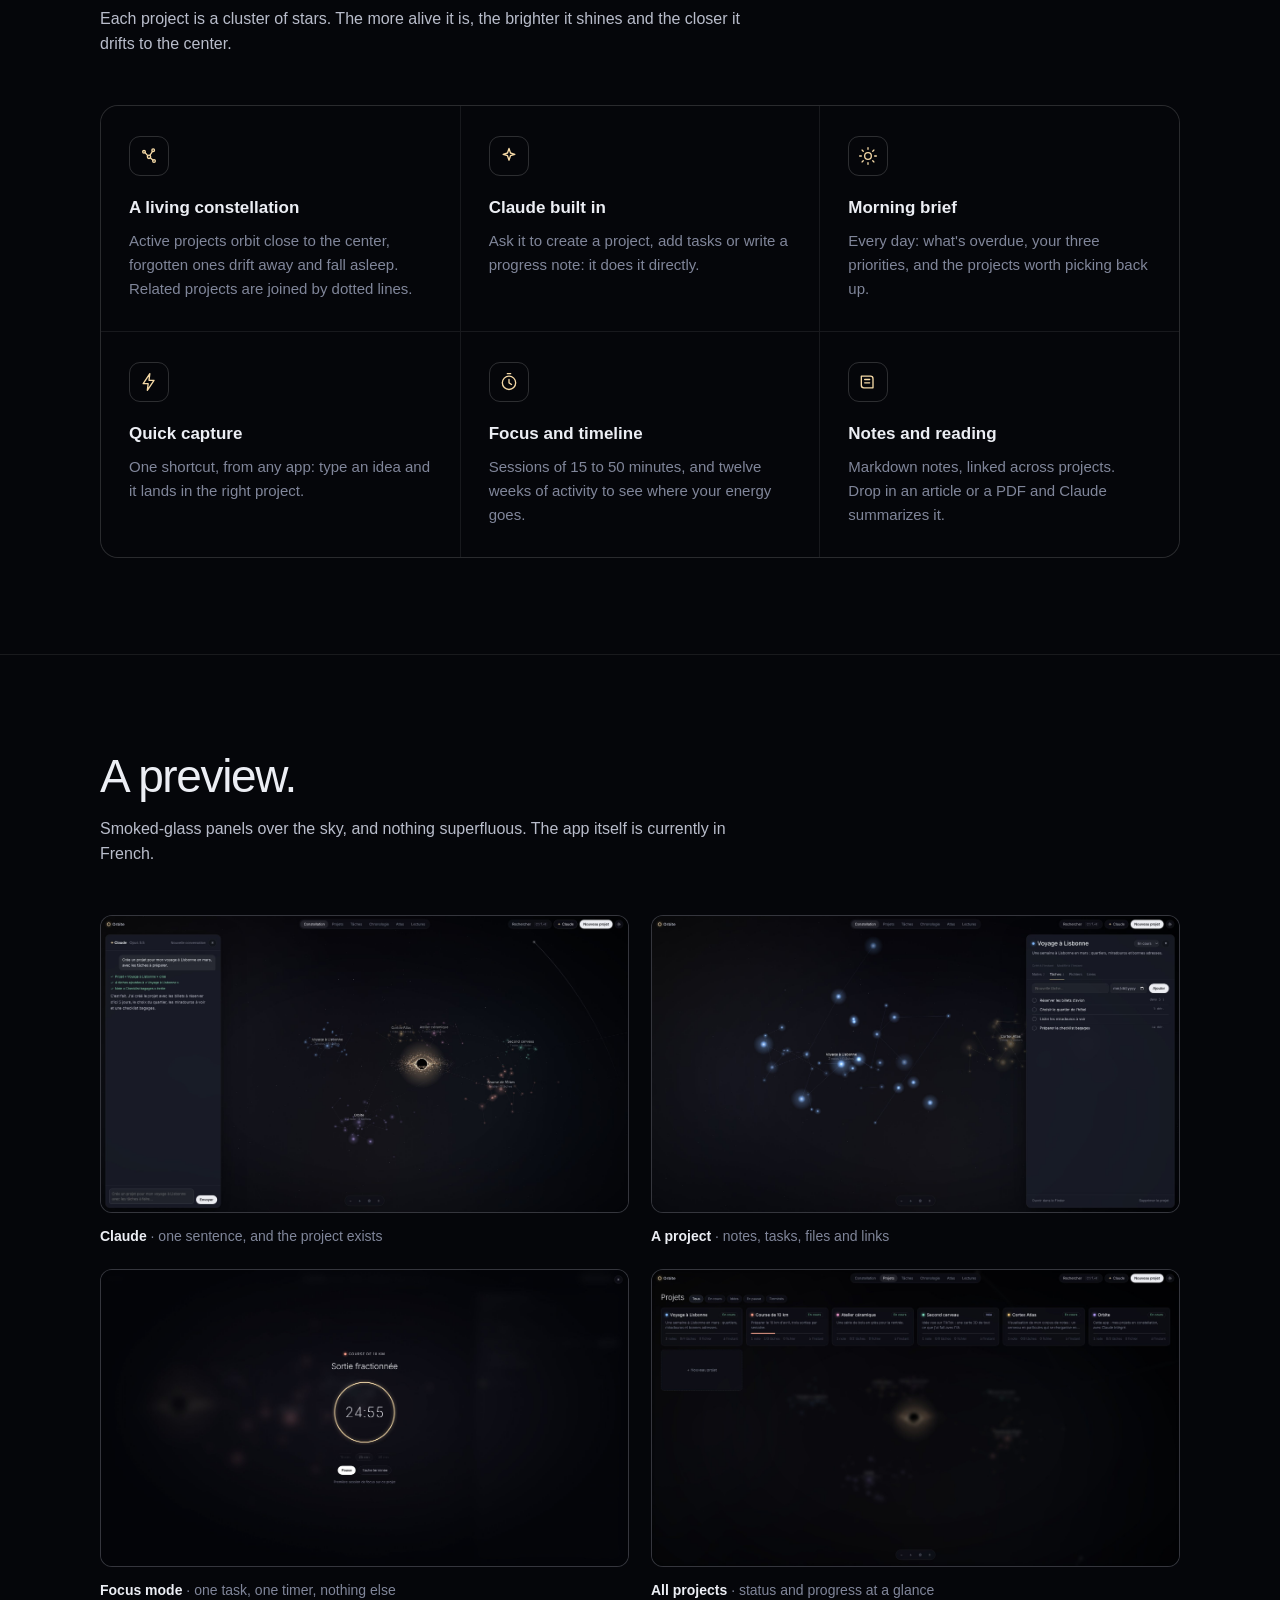
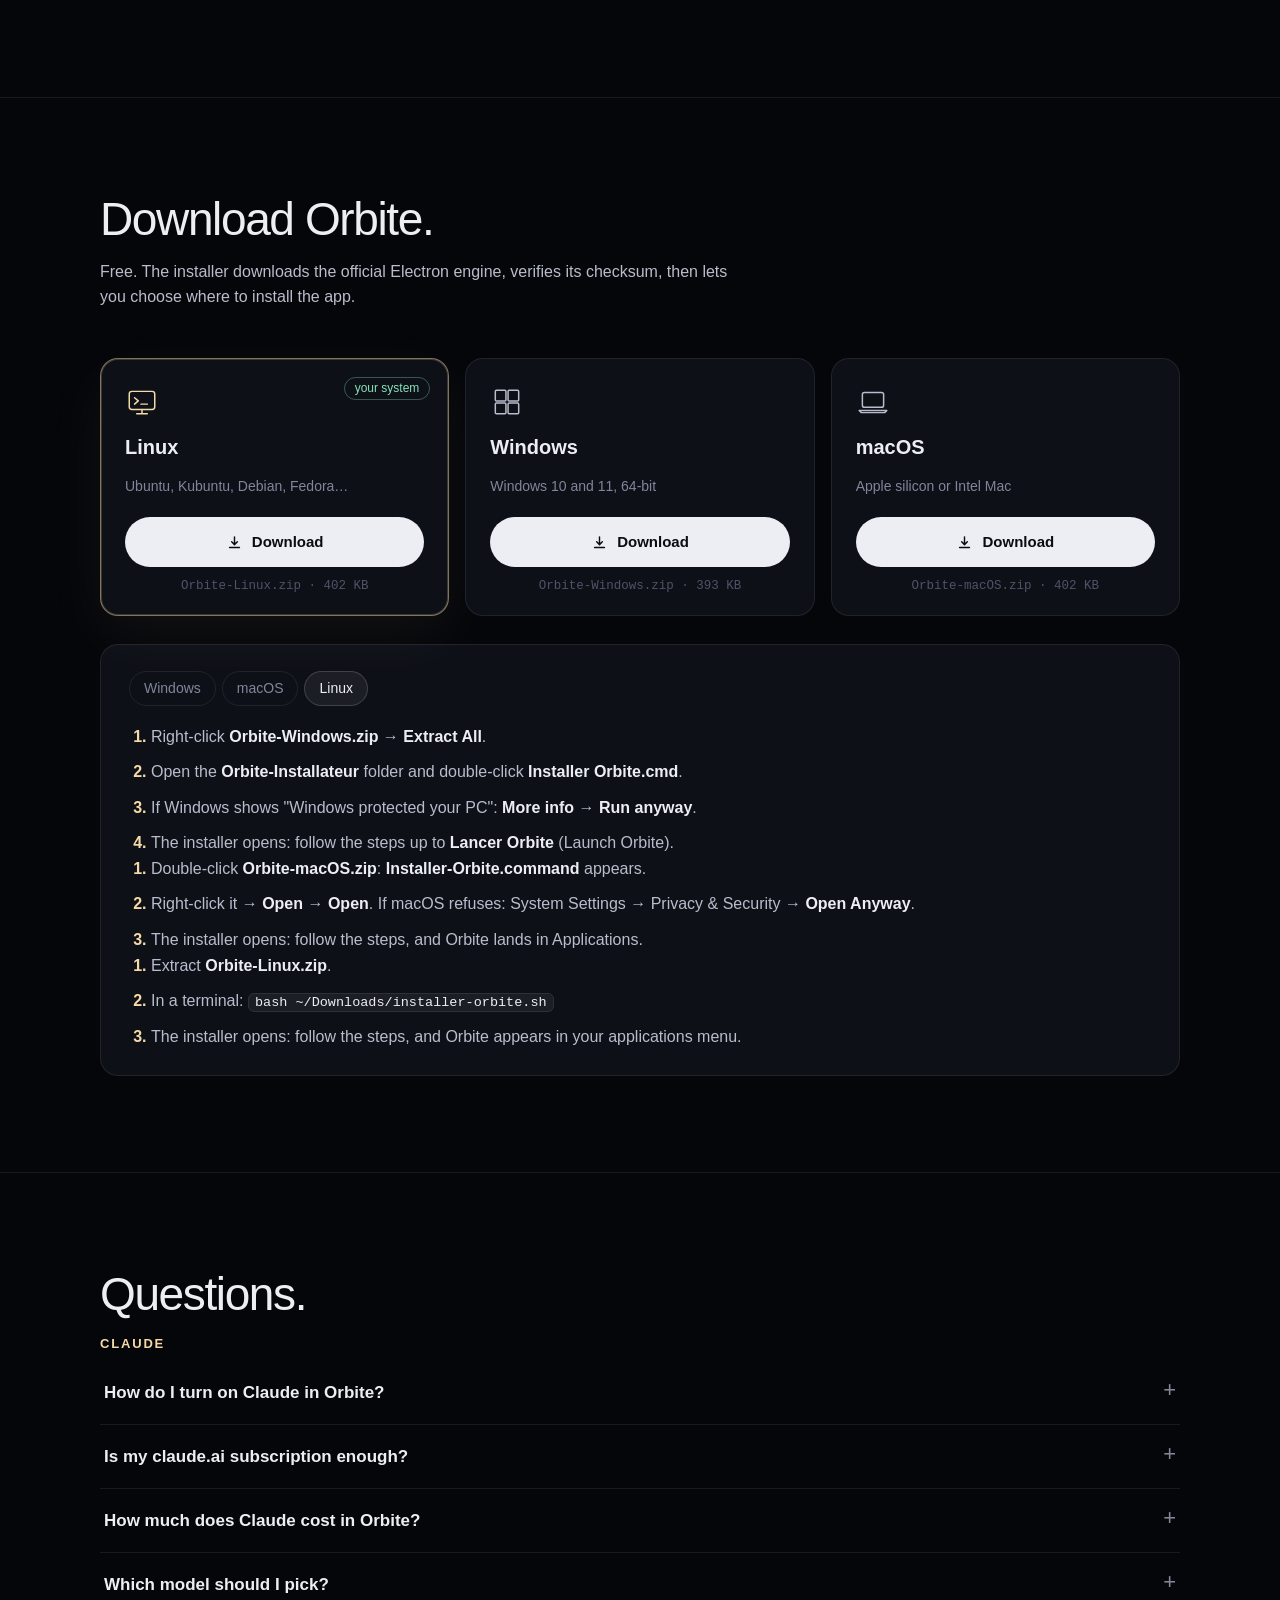
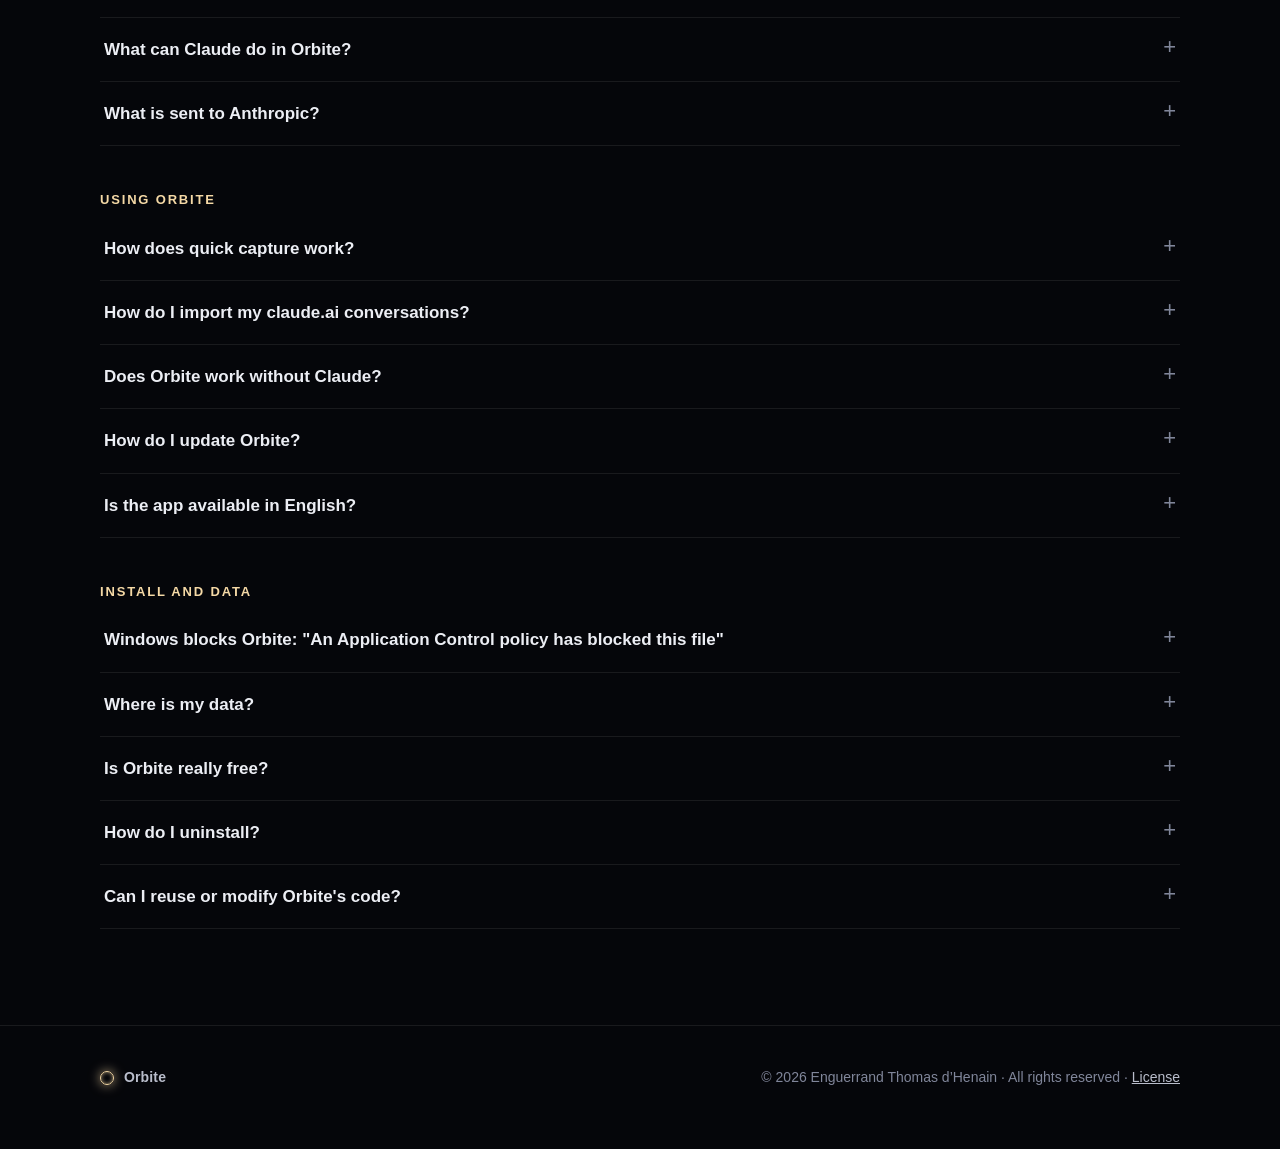
==== commit 649d9eb8: "Site v2 : vidéo, images HD, FAQ complète, version anglaise" ====
--- a/index.html
+++ b/index.html
@@ -4,110 +4,21 @@
 <meta charset="utf-8">
 <meta name="viewport" content="width=device-width,initial-scale=1,viewport-fit=cover">
 <title>Orbite</title>
+<script>try{if(!localStorage.getItem('orbite-lang')&&!/^fr/i.test(navigator.language||'fr'))location.replace('en/')}catch(e){}</script>
 <meta name="description" content="Orbite : tes projets en constellation, avec Claude intégré. Application gratuite pour Windows, macOS et Linux.">
 <meta property="og:title" content="Orbite">
 <meta property="og:description" content="Tes projets en constellation, avec Claude intégré.">
 <meta property="og:image" content="img/constellation.jpg">
+<link rel="alternate" hreflang="en" href="en/">
 <link rel="icon" href="img/icon.png">
-<style>
-/* Orbite : nuit profonde, verre fumé, lumière d'étoile chaude. Une seule ambiance sombre, assumée. */
-:root{
-  --void:#05060a; --panel:#0e1018; --panel-hi:#141722; --line:rgba(255,255,255,.08); --line-hi:rgba(255,255,255,.16);
-  --ink:#eceef4; --soft:#b9bdcb; --muted:#80869a; --faint:#4e5366; --star:#f5d9a6; --violet:#b79cff; --mint:#7fe0c0; --ok:#86e0b5;
-  --ui:-apple-system,BlinkMacSystemFont,"Segoe UI",Inter,"Noto Sans",Roboto,sans-serif;
-  --mono:ui-monospace,"SF Mono","Cascadia Mono",Menlo,Consolas,monospace;
-  color-scheme:dark;
-}
-*{box-sizing:border-box}
-html{scroll-behavior:smooth}
-body{margin:0;background:var(--void);color:var(--ink);font:16px/1.6 var(--ui);-webkit-font-smoothing:antialiased}
-a{color:inherit}
-img{max-width:100%;display:block}
-:focus-visible{outline:2px solid var(--star);outline-offset:3px}
-.wrap{max-width:1120px;margin:0 auto;padding-left:max(20px,env(safe-area-inset-left,0px));padding-right:max(20px,env(safe-area-inset-right,0px))}
-/* nav */
-nav.top{position:sticky;top:0;z-index:20;background:rgba(5,6,10,.72);backdrop-filter:blur(16px);border-bottom:1px solid var(--line)}
-nav.top .wrap{display:flex;align-items:center;gap:28px;height:62px}
-.logo{display:flex;align-items:center;gap:10px;font-weight:600;letter-spacing:.01em;text-decoration:none}
-.logo i{width:14px;height:14px;border-radius:50%;border:1.6px solid var(--star);box-shadow:0 0 12px rgba(245,217,166,.7),inset 0 0 4px rgba(245,217,166,.6)}
-nav.top .links{display:flex;gap:22px;margin-left:auto;font-size:14.5px}
-nav.top .links a{color:var(--muted);text-decoration:none}
-nav.top .links a:hover{color:var(--ink)}
-.btn{display:inline-flex;align-items:center;justify-content:center;gap:9px;border-radius:999px;padding:12px 22px;font-weight:600;font-size:15px;text-decoration:none;border:1px solid var(--line-hi);color:var(--ink);background:rgba(255,255,255,.04);transition:background .2s,transform .2s}
-.btn:hover{background:rgba(255,255,255,.09)}
-.btn.primary{background:var(--ink);color:#0b0c12;border-color:transparent}
-.btn.primary:hover{background:#fff;transform:translateY(-1px)}
-.btn.sm{padding:7px 15px;font-size:13.5px}
-.btn svg{width:17px;height:17px;stroke:currentColor;fill:none;stroke-width:2;stroke-linecap:round;stroke-linejoin:round}
-/* hero */
-.hero{position:relative;overflow:hidden;border-bottom:1px solid var(--line)}
-.hero canvas{position:absolute;inset:0;width:100%;height:100%}
-.hero .wrap{position:relative;padding-top:250px;padding-bottom:70px;text-align:center}
-.eyebrow{display:inline-block;font:12.5px var(--mono);color:var(--star);border:1px solid rgba(245,217,166,.3);border-radius:999px;padding:4px 12px;margin-bottom:26px;background:rgba(5,6,10,.5)}
-h1{font-weight:250;font-size:clamp(42px,7.4vw,86px);line-height:1;letter-spacing:-.045em;margin:0 auto 22px;max-width:12ch;text-wrap:balance}
-h1 em{font-style:normal;background:linear-gradient(100deg,var(--star),#ffb9a0 45%,var(--violet));-webkit-background-clip:text;background-clip:text;color:transparent}
-.hero p.lead{font-size:clamp(17px,2vw,20px);color:var(--soft);max-width:36em;margin:0 auto 34px;text-wrap:balance}
-.cta{display:flex;gap:12px;justify-content:center;flex-wrap:wrap}
-.meta{margin-top:18px;color:var(--muted);font-size:13.5px}
-.shot{margin:64px auto 0;max-width:1000px;border-radius:16px;overflow:hidden;border:1px solid var(--line-hi);box-shadow:0 40px 120px rgba(0,0,0,.7),0 0 0 1px rgba(0,0,0,.5);background:var(--panel)}
-/* sections */
-section.block{padding:96px 0;border-bottom:1px solid var(--line)}
-h2{font-weight:300;font-size:clamp(30px,4.2vw,46px);letter-spacing:-.03em;line-height:1.1;margin:0 0 14px;text-wrap:balance}
-.sub{color:var(--soft);max-width:40em;margin:0 0 48px}
-.feats{display:grid;grid-template-columns:repeat(3,minmax(0,1fr));gap:1px;background:var(--line);border:1px solid var(--line);border-radius:18px;overflow:hidden}
-@media (max-width:860px){.feats{grid-template-columns:1fr}}
-.feat{background:var(--void);padding:30px 28px;min-width:0}
-.feat .ic{width:40px;height:40px;border-radius:11px;border:1px solid var(--line-hi);display:grid;place-items:center;margin-bottom:18px;color:var(--star)}
-.feat .ic svg{width:20px;height:20px;stroke:currentColor;fill:none;stroke-width:1.6;stroke-linecap:round;stroke-linejoin:round}
-.feat h3{margin:0 0 8px;font-weight:600;font-size:17px}
-.feat p{margin:0;color:var(--muted);font-size:15px}
-.gallery{display:grid;grid-template-columns:repeat(2,minmax(0,1fr));gap:22px}
-@media (max-width:760px){.gallery{grid-template-columns:1fr}}
-figure{margin:0;min-width:0}
-figure img{border-radius:12px;border:1px solid var(--line-hi)}
-figcaption{margin-top:12px;color:var(--muted);font-size:14px}
-figcaption b{color:var(--ink);font-weight:600}
-/* download */
-.dl{display:grid;grid-template-columns:repeat(3,minmax(0,1fr));gap:16px}
-@media (max-width:860px){.dl{grid-template-columns:1fr}}
-.os{position:relative;background:var(--panel);border:1px solid var(--line);border-radius:18px;padding:26px 24px 22px;display:flex;flex-direction:column;gap:12px;min-width:0}
-.os.here{border-color:rgba(245,217,166,.5);box-shadow:0 0 0 1px rgba(245,217,166,.2) inset,0 20px 60px rgba(245,217,166,.06)}
-.os .badge{position:absolute;top:18px;right:18px;font-size:12px;color:var(--ok);border:1px solid rgba(134,224,181,.35);border-radius:999px;padding:1px 10px}
-.os svg.logo-os{width:34px;height:34px;stroke:var(--soft);fill:none;stroke-width:1.4;stroke-linecap:round;stroke-linejoin:round}
-.os.here svg.logo-os{stroke:var(--star)}
-.os h3{margin:0;font-weight:600;font-size:20px}
-.os p{margin:0;color:var(--muted);font-size:14px}
-.os .btn{margin-top:8px}
-.os .size{font:12.5px var(--mono);color:var(--faint);text-align:center}
-.steps{margin-top:28px;background:var(--panel);border:1px solid var(--line);border-radius:18px;padding:26px 28px}
-.tabs{display:flex;gap:6px;margin-bottom:18px;flex-wrap:wrap}
-.tabs button{font:inherit;font-size:14px;border:1px solid var(--line);background:none;color:var(--muted);border-radius:999px;padding:5px 14px;cursor:pointer}
-.tabs button.on{color:var(--ink);border-color:var(--line-hi);background:rgba(255,255,255,.06)}
-.steps ol{margin:0;padding-left:22px;display:flex;flex-direction:column;gap:10px;color:var(--soft)}
-.steps li::marker{color:var(--star);font-weight:600}
-.steps b{color:var(--ink)}
-code,kbd{font:13.5px var(--mono);background:rgba(255,255,255,.06);border:1px solid var(--line);border-radius:6px;padding:1px 6px;color:var(--ink);word-break:break-word}
-/* faq */
-.faq{display:flex;flex-direction:column;border-top:1px solid var(--line)}
-details{border-bottom:1px solid var(--line);padding:18px 4px}
-summary{cursor:pointer;font-weight:600;font-size:17px;list-style:none;display:flex;justify-content:space-between;gap:16px}
-summary::-webkit-details-marker{display:none}
-summary::after{content:"+";color:var(--muted);font-weight:300;font-size:22px;line-height:1}
-details[open] summary::after{content:"−"}
-details p{color:var(--soft);margin:12px 0 0;max-width:62em}
-footer{padding:40px 0 60px;color:var(--muted);font-size:14px}
-footer .wrap{display:flex;gap:20px;flex-wrap:wrap;align-items:center}
-footer .grow{flex:1}
-footer a{color:var(--soft)}
-@media (max-width:640px){nav.top .links{display:none}.hero .wrap{padding-top:220px}}
-@media (prefers-reduced-motion:reduce){html{scroll-behavior:auto}.btn{transition:none}}
-</style>
+<link rel="stylesheet" href="site.css">
 </head>
 <body>
 
 <nav class="top"><div class="wrap">
   <a class="logo" href="#"><i></i>Orbite</a>
   <div class="links"><a href="#fonctionnalites">Fonctionnalités</a><a href="#apercu">Aperçu</a><a href="#telecharger">Télécharger</a><a href="#questions">Questions</a></div>
+  <div class="lang" aria-label="Langue"><a href="./" data-l="fr" class="on" aria-current="true">FR</a><a href="en/" data-l="en" hreflang="en">EN</a></div>
   <a class="btn sm primary" href="#telecharger">Télécharger</a>
 </div></nav>
 
@@ -122,7 +33,7 @@
       <a class="btn" href="#apercu">Voir l'aperçu</a>
     </div>
     <p class="meta">Windows · macOS · Linux</p>
-    <div class="shot"><img src="img/constellation.jpg" alt="L'écran d'accueil d'Orbite : des projets en amas d'étoiles autour d'un anneau lumineux, avec les échéances à gauche" width="1600" height="1041"></div>
+    <div class="shot"><video id="demo" data-base="video/" poster="img/constellation.jpg" muted loop playsinline autoplay preload="metadata" aria-label="Démonstration : Claude crée un projet, qui apparaît comme une nouvelle constellation"></video></div>
   </div>
 </header>
 
@@ -143,10 +54,10 @@
   <h2>Un aperçu.</h2>
   <p class="sub">Des panneaux en verre fumé au-dessus du ciel, et rien de superflu.</p>
   <div class="gallery">
-    <figure><img src="img/projet.jpg" alt="Un projet ouvert, avec sa note et sa constellation à gauche" loading="lazy" width="1600" height="1041"><figcaption><b>Un projet</b> · notes, tâches, fichiers et liens</figcaption></figure>
-    <figure><img src="img/brief.jpg" alt="L'accueil avec le brief du jour" loading="lazy" width="1470" height="956"><figcaption><b>Le brief du jour</b> · ce qui compte aujourd'hui</figcaption></figure>
-    <figure><img src="img/focus.jpg" alt="Le mode focus avec un minuteur circulaire" loading="lazy" width="1470" height="956"><figcaption><b>Mode focus</b> · une tâche, un minuteur, rien d'autre</figcaption></figure>
-    <figure><img src="img/atlas.jpg" alt="La vue Atlas en barres de particules" loading="lazy" width="1470" height="956"><figcaption><b>Atlas</b> · où va ton énergie, en particules</figcaption></figure>
+    <figure><div class="frame"><img src="img/claude.jpg" alt="Claude crée le projet Voyage à Lisbonne avec ses tâches et une note" loading="lazy" width="2400" height="1350"></div><figcaption><b>Claude</b> · une phrase, et le projet est créé</figcaption></figure>
+    <figure><div class="frame"><img src="img/projet.jpg" alt="Un projet ouvert avec ses tâches et ses échéances, à côté de sa constellation" loading="lazy" width="2400" height="1350"></div><figcaption><b>Un projet</b> · notes, tâches, fichiers et liens</figcaption></figure>
+    <figure><div class="frame"><img src="img/focus.jpg" alt="Le mode focus avec un minuteur circulaire" loading="lazy" width="2400" height="1350"></div><figcaption><b>Mode focus</b> · une tâche, un minuteur, rien d'autre</figcaption></figure>
+    <figure><div class="frame"><img src="img/projets.jpg" alt="La liste des projets en cartes, avec leur statut et leur avancement" loading="lazy" width="2400" height="1350"></div><figcaption><b>Tous les projets</b> · statut et avancement d'un coup d'œil</figcaption></figure>
   </div>
 </div></section>
 
@@ -197,9 +108,45 @@
 <section class="block" id="questions"><div class="wrap">
   <h2>Questions.</h2>
   <div class="faq">
+    <h3>Claude</h3>
+    <details><summary>Comment activer Claude dans Orbite ?</summary>
+      <ol>
+        <li>Crée un compte sur <a href="https://console.anthropic.com" target="_blank" rel="noopener">console.anthropic.com</a> (c'est la console développeur d'Anthropic, différente de claude.ai).</li>
+        <li>Dans <b>Billing</b>, ajoute un peu de crédit. C'est du prépayé : rien n'est prélevé au-delà.</li>
+        <li>Dans <b>API Keys</b>, clique sur <b>Create Key</b>, puis copie la clé qui commence par <code>sk-ant-</code>. Elle ne s'affiche qu'une fois.</li>
+        <li>Dans Orbite, ouvre les <b>Réglages</b> (la roue en haut à droite), colle la clé et clique sur <b>Enregistrer</b>.</li>
+        <li>Clique sur <b>✦ Claude</b> en haut de l'écran et écris ta demande, par exemple : « Crée un projet pour mon déménagement avec les tâches à faire ».</li>
+      </ol></details>
+    <details><summary>Mon abonnement claude.ai suffit-il ?</summary><p>Non. Les abonnements claude.ai (Pro, Max, Team) et l'API sont deux services séparés chez Anthropic. Orbite utilise l'API, qui demande sa propre clé et son propre crédit.</p></details>
+    <details><summary>Combien coûte Claude dans Orbite ?</summary><p>Orbite ne prend rien : tu paies directement Anthropic, à l'usage, sans abonnement. Une demande courante coûte en général quelques centimes, et moins avec les modèles plus légers. Tu peux fixer une limite de dépense mensuelle dans la console Anthropic (rubrique <b>Limits</b>) pour ne jamais avoir de surprise. Les tarifs à jour sont sur <a href="https://www.anthropic.com/pricing" target="_blank" rel="noopener">anthropic.com/pricing</a>.</p></details>
+    <details><summary>Quel modèle choisir ?</summary><ul>
+      <li><b>Opus</b> : le plus capable, idéal pour organiser des projets complexes ou rédiger des notes détaillées. C'est le choix par défaut.</li>
+      <li><b>Sonnet</b> : un bon équilibre entre qualité, vitesse et prix.</li>
+      <li><b>Haiku</b> : le plus rapide et le plus économique, parfait pour la capture rapide et les petites demandes.</li>
+    </ul><p>Tu peux changer de modèle à tout moment dans les Réglages.</p></details>
+    <details><summary>Que peut faire Claude dans Orbite ?</summary><ul>
+      <li>Créer un projet complet à partir d'une phrase : tâches, échéances et notes de départ.</li>
+      <li>Ajouter, cocher, renommer ou dater des tâches.</li>
+      <li>Écrire ou réécrire une note : point d'étape, plan, checklist.</li>
+      <li>Changer le nom, la description ou le statut d'un projet, et relier des projets entre eux.</li>
+      <li>Répondre à tes questions sur tes projets : « Qu'est-ce qui est en retard cette semaine ? »</li>
+      <li>Préparer le brief du matin, ranger tes captures rapides dans le bon projet et résumer tes articles et PDF.</li>
+    </ul></details>
+    <details><summary>Qu'est-ce qui est envoyé à Anthropic ?</summary><p>Seulement ce dont Claude a besoin, et seulement quand tu utilises une fonction Claude : ta demande et les éléments de projets concernés. Sans clé API, rien ne quitte ton ordinateur. Orbite n'a ni compte, ni publicité, ni mesure d'audience. Ta clé est chiffrée avec le trousseau de ton système.</p></details>
+
+    <h3>Utilisation</h3>
+    <details><summary>Comment marche la capture rapide ?</summary><p>De n'importe quelle application, appuie sur <kbd>⌥ Espace</kbd> sur Mac ou <kbd>Ctrl Alt Espace</kbd> sur Windows et Linux. Une petite fenêtre s'ouvre : tape ton idée, valide, elle est enregistrée. Avec Claude, elle est rangée automatiquement dans le bon projet ; sans Claude, elle arrive dans la Boîte de réception. Pour que le raccourci marche tout le temps, coche « Ouvrir Orbite au démarrage de l'ordinateur » dans les Réglages.</p></details>
+    <details><summary>Comment importer mes conversations claude.ai ?</summary><ol>
+      <li>Sur claude.ai : <b>Paramètres</b> → <b>Confidentialité</b> → <b>Exporter les données</b>. Tu reçois un fichier .zip par e-mail.</li>
+      <li>Dans Orbite : <b>Réglages</b> → <b>Choisir l'export…</b>, puis sélectionne le .zip.</li>
+    </ol><p>Tes projets Claude deviennent des projets Orbite, et chaque conversation devient une note. Tu peux réimporter plus tard : rien n'est dupliqué.</p></details>
+    <details><summary>Orbite fonctionne-t-il sans Claude ?</summary><p>Oui. Constellation, projets, notes, tâches, focus, chronologie et capture rapide fonctionnent sans clé API. Claude ajoute la création automatique, le brief et les résumés.</p></details>
+    <details><summary>Comment mettre Orbite à jour ?</summary><p>Télécharge la nouvelle version ici et relance l'installateur au même emplacement. L'application est remplacée, tes projets restent intacts.</p></details>
+
+    <h3>Installation et données</h3>
     <details><summary>Windows bloque Orbite : « Une stratégie de contrôle d'application a bloqué ce fichier »</summary><p>C'est le Contrôle intelligent des applications de Windows 11 : il bloque les logiciels qui ne sont pas encore signés par un éditeur reconnu. Tu peux le désactiver dans Sécurité Windows → Contrôle des applications et du navigateur. Attention, sur beaucoup de versions de Windows, on ne peut plus le réactiver ensuite sans réinitialiser Windows. Une version signée d'Orbite est prévue.</p></details>
-    <details><summary>Où sont mes données ?</summary><p>Sur ton ordinateur, dans <code>Documents/Orbite</code> : un dossier par projet, et chaque note est un fichier <code>.md</code> normal. Tu peux les sauvegarder ou les synchroniser comme tu veux.</p></details>
-    <details><summary>Faut-il payer pour Claude ?</summary><p>Orbite est gratuit et fonctionne sans Claude. Pour activer Claude (brief, capture rangée automatiquement, résumés), il faut une clé API Anthropic, facturée à l'usage par Anthropic. Elle est stockée chiffrée sur ton ordinateur.</p></details>
+    <details><summary>Où sont mes données ?</summary><p>Sur ton ordinateur, dans <code>Documents/Orbite</code> : un dossier par projet, et chaque note est un fichier <code>.md</code> normal. Tu peux les sauvegarder ou les synchroniser comme tu veux (iCloud, OneDrive, Nextcloud…).</p></details>
+    <details><summary>Orbite est-il vraiment gratuit ?</summary><p>Oui : pas d'abonnement, pas de publicité, pas de version payante cachée. Seul Claude, si tu l'actives, est facturé par Anthropic selon ton usage.</p></details>
     <details><summary>Comment désinstaller ?</summary><p>Windows : <code>desinstaller.cmd</code> dans le dossier d'installation. Linux : <code>desinstaller.sh</code> dans le dossier d'installation. macOS : mets Orbite à la corbeille. Tes projets dans Documents/Orbite sont conservés.</p></details>
     <details><summary>Puis-je reprendre ou modifier le code d'Orbite ?</summary><p>Non. Orbite est gratuit à utiliser, mais son code reste la propriété de son auteur. La copie, la modification et la redistribution sont interdites sans autorisation écrite. Les conditions complètes sont dans la <a href="LICENSE.txt">licence</a>.</p></details>
   </div>
@@ -211,51 +158,6 @@
   <span>© 2026 Enguerrand Thomas d’Henain · Tous droits réservés · <a href="LICENSE.txt">Licence</a></span>
 </div></footer>
 
-<script>
-(() => {
-  const ua = navigator.userAgent;
-  const here = /Windows/i.test(ua) ? 'win' : /Mac/i.test(ua) && !/iPhone|iPad/i.test(ua) ? 'mac' : /Linux|X11/i.test(ua) && !/Android/i.test(ua) ? 'linux' : null;
-  const names = { win: 'Windows', mac: 'macOS', linux: 'Linux' };
-  const show = (os) => { for (const k of ['win', 'mac', 'linux']) document.getElementById('how-' + k).hidden = k !== os; document.querySelectorAll('#tabs button').forEach((b) => b.classList.toggle('on', b.dataset.os === os)); };
-  if (here) {
-    const card = document.querySelector(`.os[data-os="${here}"]`);
-    card.classList.add('here'); card.insertAdjacentHTML('afterbegin', '<span class="badge">ton système</span>');
-    document.getElementById('dl').prepend(card);
-    const hero = document.getElementById('heroDl'); hero.href = card.querySelector('a').getAttribute('href'); hero.setAttribute('download', '');
-    hero.querySelector('span').textContent = 'Télécharger pour ' + names[here];
-    hero.addEventListener('click', () => { show(here); setTimeout(() => document.getElementById('telecharger').scrollIntoView(), 400); });
-  }
-  show(here || 'win');
-  document.getElementById('tabs').addEventListener('click', (e) => { const b = e.target.closest('button'); if (b) show(b.dataset.os); });
-  document.querySelectorAll('.os a').forEach((a) => a.addEventListener('click', () => show(a.closest('.os').dataset.os)));
-
-  /* ciel : étoiles qui tournent lentement autour d'un anneau lumineux */
-  const cv = document.getElementById('sky'), g = cv.getContext('2d'); let W, H, D;
-  const reduce = matchMedia('(prefers-reduced-motion: reduce)').matches;
-  let s = 7; const R = () => (s = (s * 16807) % 2147483647) / 2147483647;
-  const cols = ['#f5d9a6', '#b79cff', '#7fe0c0', '#9fd8ff', '#ffffff'];
-  const stars = Array.from({ length: 520 }, () => ({ a: R() * 6.283, r: 60 + Math.pow(R(), 0.55) * 900, s: R() < 0.07 ? 2.2 : 1.1, c: cols[Math.floor(R() * 5)], tw: R() * 6 }));
-  const disk = Array.from({ length: 1100 }, () => ({ a: R() * 6.283, r: 34 + Math.pow(R(), 1.8) * 80, c: R() }));
-  const size = () => { const r = cv.getBoundingClientRect(); D = Math.min(2, devicePixelRatio || 1); W = r.width; H = r.height; cv.width = W * D; cv.height = H * D; };
-  const frame = (t) => {
-    const T = reduce ? 0 : t / 1000; g.setTransform(D, 0, 0, D, 0, 0); g.fillStyle = '#05060a'; g.fillRect(0, 0, W, H);
-    const cx = W / 2, cy = 125;
-    const neb = g.createRadialGradient(cx, cy, 10, cx, cy, Math.max(W, H) * 0.7); neb.addColorStop(0, 'rgba(120,90,170,.13)'); neb.addColorStop(1, 'rgba(0,0,0,0)'); g.fillStyle = neb; g.fillRect(0, 0, W, H);
-    g.globalCompositeOperation = 'lighter';
-    for (const st of stars) { const a = st.a + T * 0.015 * (160 / st.r); g.globalAlpha = 0.25 + 0.3 * Math.sin(T * 1.3 + st.tw); g.fillStyle = st.c; g.fillRect(cx + Math.cos(a) * st.r, cy + Math.sin(a) * st.r * 0.3, st.s, st.s); }
-    const halo = g.createRadialGradient(cx, cy, 20, cx, cy, 140); halo.addColorStop(0, 'rgba(255,210,150,.30)'); halo.addColorStop(1, 'rgba(255,210,150,0)'); g.globalAlpha = 1; g.fillStyle = halo; g.fillRect(cx - 140, cy - 140, 280, 280);
-    const pts = disk.map((d) => { const a = d.a + T * 0.5 / Math.sqrt(d.r / 34); return [cx + Math.cos(a) * d.r, cy + Math.sin(a) * d.r * 0.22, Math.sin(a), d]; });
-    const dot = ([x, y, , d]) => { g.globalAlpha = 0.22 + 0.5 * (1 - (d.r - 34) / 80); g.fillStyle = d.c < 0.5 ? '#ffd9a0' : d.c < 0.85 ? '#ffb27a' : '#fff3dd'; g.fillRect(x, y, 1.5, 1.5); };
-    pts.filter((p) => p[2] < 0).forEach(dot);
-    g.globalAlpha = 0.4; g.strokeStyle = '#ffe3b8'; g.lineWidth = 2.6; g.beginPath(); g.ellipse(cx, cy - 1, 34, 32, 0, Math.PI * 1.05, Math.PI * 1.95); g.stroke();
-    g.globalCompositeOperation = 'source-over'; g.globalAlpha = 1; g.fillStyle = '#020203'; g.beginPath(); g.arc(cx, cy, 23, 0, 6.283); g.fill();
-    g.globalCompositeOperation = 'lighter'; g.strokeStyle = '#fff0d6'; g.lineWidth = 1.3; g.globalAlpha = 0.9; g.beginPath(); g.arc(cx, cy, 24, 0, 6.283); g.stroke();
-    pts.filter((p) => p[2] >= 0).forEach(dot);
-    g.globalCompositeOperation = 'source-over'; g.globalAlpha = 1;
-    if (!reduce) requestAnimationFrame(frame);
-  };
-  size(); addEventListener('resize', size); requestAnimationFrame(frame);
-})();
-</script>
+<script src="site.js"></script>
 </body>
 </html>
--- a/site.css
+++ b/site.css
@@ -0,0 +1,109 @@
+/* Orbite : nuit profonde, verre fumé, lumière d'étoile chaude. Une seule ambiance sombre, assumée. */
+:root{
+  --void:#05060a; --panel:#0e1018; --panel-hi:#141722; --line:rgba(255,255,255,.08); --line-hi:rgba(255,255,255,.16);
+  --ink:#eceef4; --soft:#b9bdcb; --muted:#80869a; --faint:#4e5366; --star:#f5d9a6; --violet:#b79cff; --mint:#7fe0c0; --ok:#86e0b5;
+  --ui:-apple-system,BlinkMacSystemFont,"Segoe UI",Inter,"Noto Sans",Roboto,sans-serif;
+  --mono:ui-monospace,"SF Mono","Cascadia Mono",Menlo,Consolas,monospace;
+  color-scheme:dark;
+}
+*{box-sizing:border-box}
+html{scroll-behavior:smooth}
+body{margin:0;background:var(--void);color:var(--ink);font:16px/1.6 var(--ui);-webkit-font-smoothing:antialiased}
+a{color:inherit}
+img{max-width:100%;display:block}
+:focus-visible{outline:2px solid var(--star);outline-offset:3px}
+.wrap{max-width:1120px;margin:0 auto;padding-left:max(20px,env(safe-area-inset-left,0px));padding-right:max(20px,env(safe-area-inset-right,0px))}
+/* nav */
+nav.top{position:sticky;top:0;z-index:20;background:rgba(5,6,10,.72);backdrop-filter:blur(16px);border-bottom:1px solid var(--line)}
+nav.top .wrap{display:flex;align-items:center;gap:28px;height:62px}
+.logo{display:flex;align-items:center;gap:10px;font-weight:600;letter-spacing:.01em;text-decoration:none}
+.logo i{width:14px;height:14px;border-radius:50%;border:1.6px solid var(--star);box-shadow:0 0 12px rgba(245,217,166,.7),inset 0 0 4px rgba(245,217,166,.6)}
+nav.top .links{display:flex;gap:22px;margin-left:auto;font-size:14.5px}
+nav.top .links a{color:var(--muted);text-decoration:none}
+nav.top .links a:hover{color:var(--ink)}
+.btn{display:inline-flex;align-items:center;justify-content:center;gap:9px;border-radius:999px;padding:12px 22px;font-weight:600;font-size:15px;text-decoration:none;border:1px solid var(--line-hi);color:var(--ink);background:rgba(255,255,255,.04);transition:background .2s,transform .2s}
+.btn:hover{background:rgba(255,255,255,.09)}
+.btn.primary{background:var(--ink);color:#0b0c12;border-color:transparent}
+.btn.primary:hover{background:#fff;transform:translateY(-1px)}
+.btn.sm{padding:7px 15px;font-size:13.5px}
+.btn svg{width:17px;height:17px;stroke:currentColor;fill:none;stroke-width:2;stroke-linecap:round;stroke-linejoin:round}
+/* hero */
+.hero{position:relative;overflow:hidden;border-bottom:1px solid var(--line)}
+.hero canvas{position:absolute;inset:0;width:100%;height:100%}
+.hero .wrap{position:relative;padding-top:250px;padding-bottom:70px;text-align:center}
+.eyebrow{display:inline-block;font:12.5px var(--mono);color:var(--star);border:1px solid rgba(245,217,166,.3);border-radius:999px;padding:4px 12px;margin-bottom:26px;background:rgba(5,6,10,.5)}
+h1{font-weight:250;font-size:clamp(42px,7.4vw,86px);line-height:1;letter-spacing:-.045em;margin:0 auto 22px;max-width:12ch;text-wrap:balance}
+h1 em{font-style:normal;background:linear-gradient(100deg,var(--star),#ffb9a0 45%,var(--violet));-webkit-background-clip:text;background-clip:text;color:transparent}
+.hero p.lead{font-size:clamp(17px,2vw,20px);color:var(--soft);max-width:36em;margin:0 auto 34px;text-wrap:balance}
+.cta{display:flex;gap:12px;justify-content:center;flex-wrap:wrap}
+.meta{margin-top:18px;color:var(--muted);font-size:13.5px}
+.shot{margin:64px auto 0;max-width:1000px;border-radius:16px;overflow:hidden;border:1px solid var(--line-hi);box-shadow:0 40px 120px rgba(0,0,0,.7),0 0 0 1px rgba(0,0,0,.5);background:var(--panel)}
+/* sections */
+section.block{padding:96px 0;border-bottom:1px solid var(--line)}
+h2{font-weight:300;font-size:clamp(30px,4.2vw,46px);letter-spacing:-.03em;line-height:1.1;margin:0 0 14px;text-wrap:balance}
+.sub{color:var(--soft);max-width:40em;margin:0 0 48px}
+.feats{display:grid;grid-template-columns:repeat(3,minmax(0,1fr));gap:1px;background:var(--line);border:1px solid var(--line);border-radius:18px;overflow:hidden}
+@media (max-width:860px){.feats{grid-template-columns:1fr}}
+.feat{background:var(--void);padding:30px 28px;min-width:0}
+.feat .ic{width:40px;height:40px;border-radius:11px;border:1px solid var(--line-hi);display:grid;place-items:center;margin-bottom:18px;color:var(--star)}
+.feat .ic svg{width:20px;height:20px;stroke:currentColor;fill:none;stroke-width:1.6;stroke-linecap:round;stroke-linejoin:round}
+.feat h3{margin:0 0 8px;font-weight:600;font-size:17px}
+.feat p{margin:0;color:var(--muted);font-size:15px}
+.gallery{display:grid;grid-template-columns:repeat(2,minmax(0,1fr));gap:22px}
+@media (max-width:760px){.gallery{grid-template-columns:1fr}}
+figure{margin:0;min-width:0}
+figure img{border-radius:12px;border:1px solid var(--line-hi)}
+figcaption{margin-top:12px;color:var(--muted);font-size:14px}
+figcaption b{color:var(--ink);font-weight:600}
+/* download */
+.dl{display:grid;grid-template-columns:repeat(3,minmax(0,1fr));gap:16px}
+@media (max-width:860px){.dl{grid-template-columns:1fr}}
+.os{position:relative;background:var(--panel);border:1px solid var(--line);border-radius:18px;padding:26px 24px 22px;display:flex;flex-direction:column;gap:12px;min-width:0}
+.os.here{border-color:rgba(245,217,166,.5);box-shadow:0 0 0 1px rgba(245,217,166,.2) inset,0 20px 60px rgba(245,217,166,.06)}
+.os .badge{position:absolute;top:18px;right:18px;font-size:12px;color:var(--ok);border:1px solid rgba(134,224,181,.35);border-radius:999px;padding:1px 10px}
+.os svg.logo-os{width:34px;height:34px;stroke:var(--soft);fill:none;stroke-width:1.4;stroke-linecap:round;stroke-linejoin:round}
+.os.here svg.logo-os{stroke:var(--star)}
+.os h3{margin:0;font-weight:600;font-size:20px}
+.os p{margin:0;color:var(--muted);font-size:14px}
+.os .btn{margin-top:8px}
+.os .size{font:12.5px var(--mono);color:var(--faint);text-align:center}
+.steps{margin-top:28px;background:var(--panel);border:1px solid var(--line);border-radius:18px;padding:26px 28px}
+.tabs{display:flex;gap:6px;margin-bottom:18px;flex-wrap:wrap}
+.tabs button{font:inherit;font-size:14px;border:1px solid var(--line);background:none;color:var(--muted);border-radius:999px;padding:5px 14px;cursor:pointer}
+.tabs button.on{color:var(--ink);border-color:var(--line-hi);background:rgba(255,255,255,.06)}
+.steps ol{margin:0;padding-left:22px;display:flex;flex-direction:column;gap:10px;color:var(--soft)}
+.steps li::marker{color:var(--star);font-weight:600}
+.steps b{color:var(--ink)}
+code,kbd{font:13.5px var(--mono);background:rgba(255,255,255,.06);border:1px solid var(--line);border-radius:6px;padding:1px 6px;color:var(--ink);word-break:break-word}
+/* faq */
+.faq{display:flex;flex-direction:column;border-top:1px solid var(--line)}
+details{border-bottom:1px solid var(--line);padding:18px 4px}
+summary{cursor:pointer;font-weight:600;font-size:17px;list-style:none;display:flex;justify-content:space-between;gap:16px}
+summary::-webkit-details-marker{display:none}
+summary::after{content:"+";color:var(--muted);font-weight:300;font-size:22px;line-height:1}
+details[open] summary::after{content:"−"}
+details p{color:var(--soft);margin:12px 0 0;max-width:62em}
+footer{padding:40px 0 60px;color:var(--muted);font-size:14px}
+footer .wrap{display:flex;gap:20px;flex-wrap:wrap;align-items:center}
+footer .grow{flex:1}
+footer a{color:var(--soft)}
+@media (max-width:640px){nav.top .links{display:none}.hero .wrap{padding-top:220px}}
+@media (prefers-reduced-motion:reduce){html{scroll-behavior:auto}.btn{transition:none}}
+/* v2 : images jamais déformées, vidéo, langue, FAQ groupée */
+img{height:auto}
+.shot{aspect-ratio:16/9}
+.shot video{display:block;width:100%;height:100%;object-fit:cover;background:#05060a}
+@media (max-width:640px){.shot{aspect-ratio:9/16;max-width:380px}}
+figure .frame{aspect-ratio:16/9;border-radius:12px;border:1px solid var(--line-hi);overflow:hidden;background:var(--panel)}
+figure .frame img{width:100%;height:100%;object-fit:cover;border:0;border-radius:0}
+.lang{display:flex;border:1px solid var(--line);border-radius:999px;padding:2px;font-size:12.5px}
+.lang a{text-decoration:none;color:var(--muted);padding:3px 10px;border-radius:999px}
+.lang a.on{color:var(--ink);background:rgba(255,255,255,.08)}
+nav.top .wrap{gap:18px}
+.faq h3{font-size:13px;font-weight:600;letter-spacing:.14em;text-transform:uppercase;color:var(--star);margin:44px 0 6px}
+.faq h3:first-child{margin-top:0}
+.faq{border-top:0}
+details ol,details ul{color:var(--soft);margin:12px 0 0;padding-left:22px;max-width:62em;display:flex;flex-direction:column;gap:6px}
+details li::marker{color:var(--star)}
+details b{color:var(--ink)}
+.shot{position:relative}
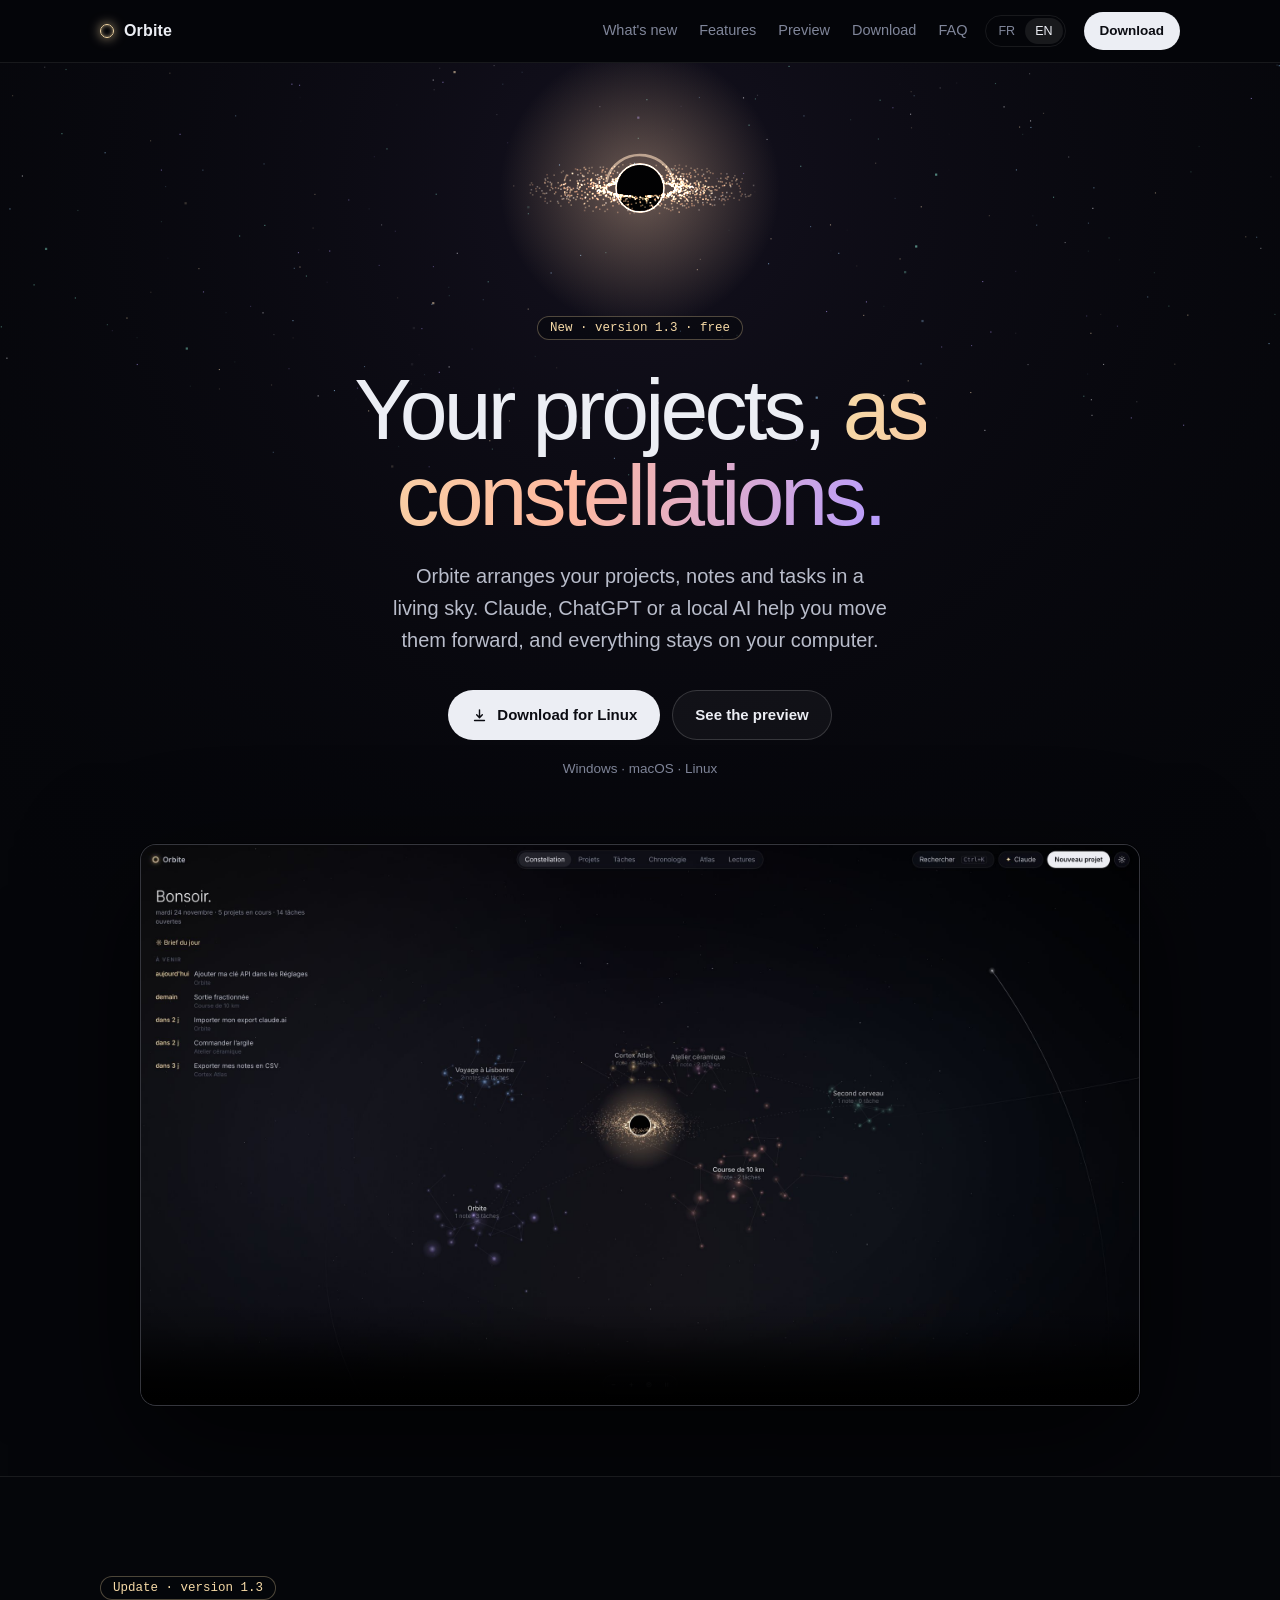
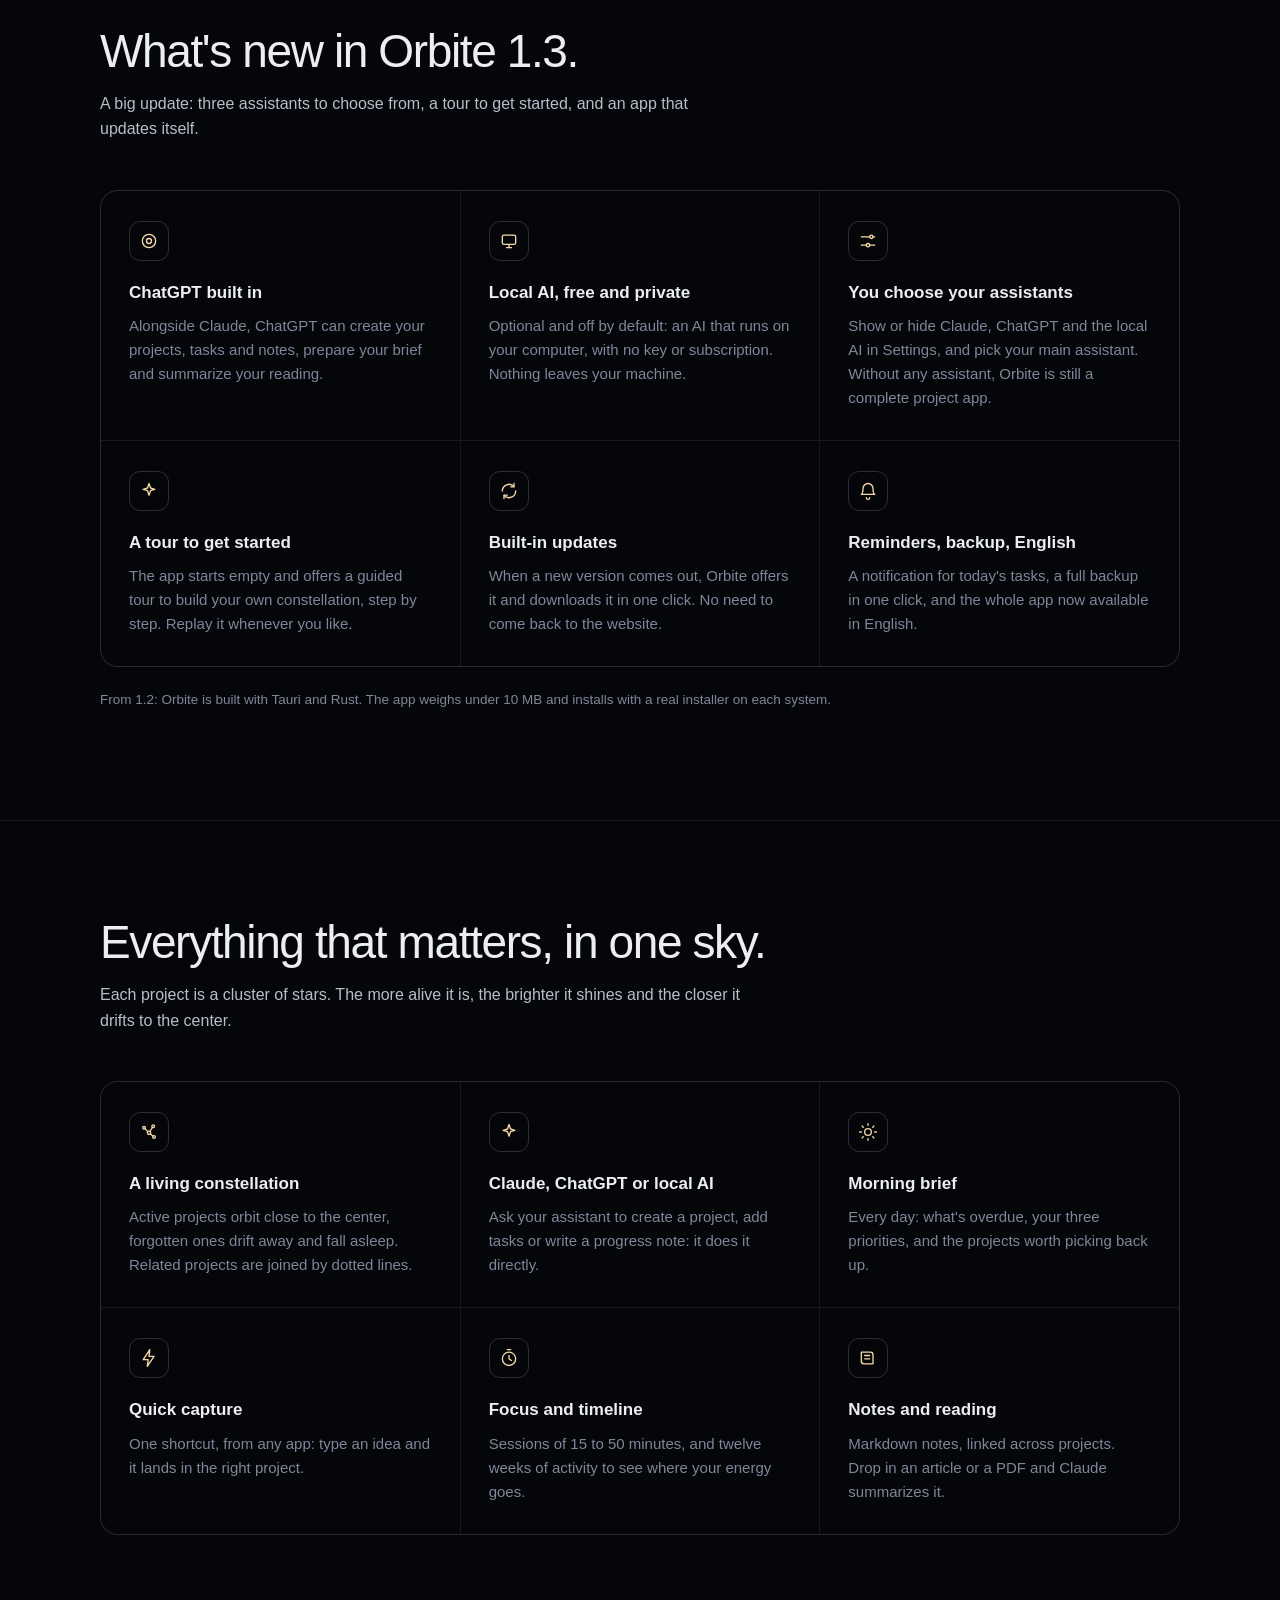
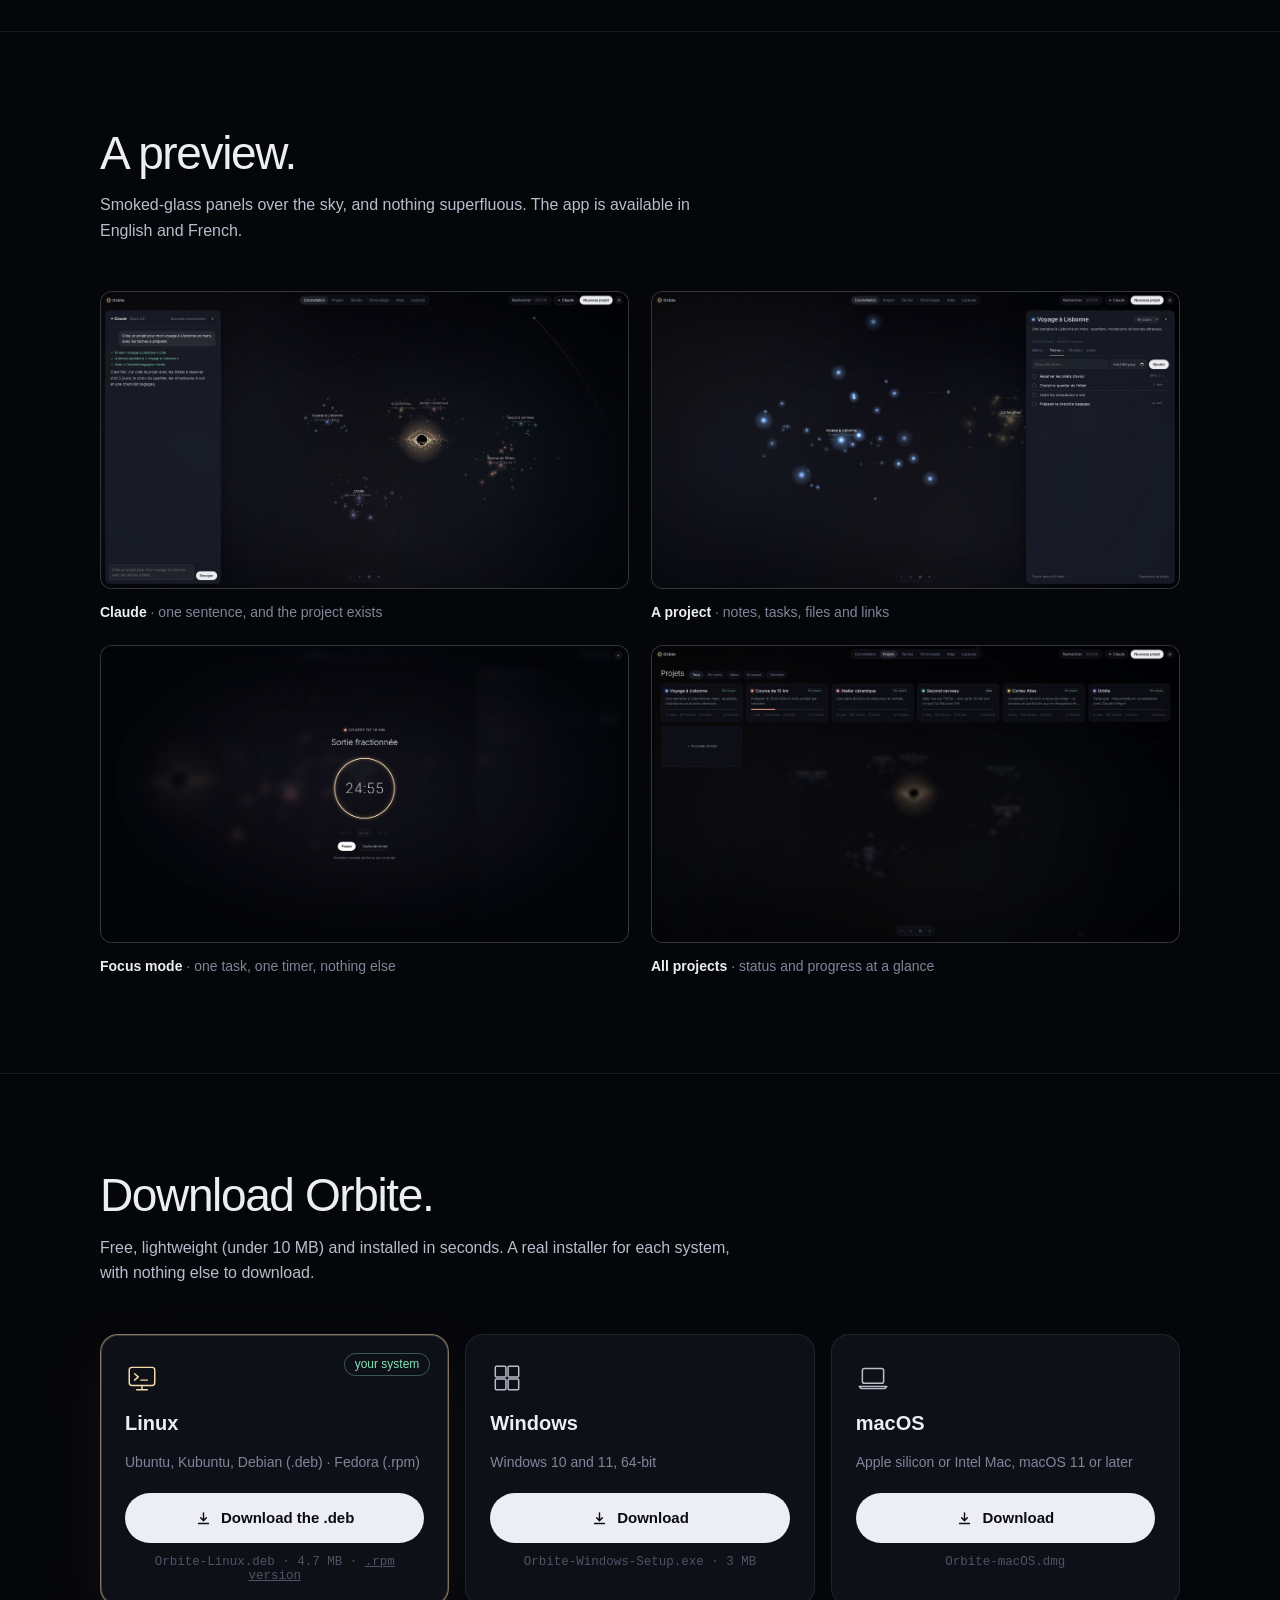
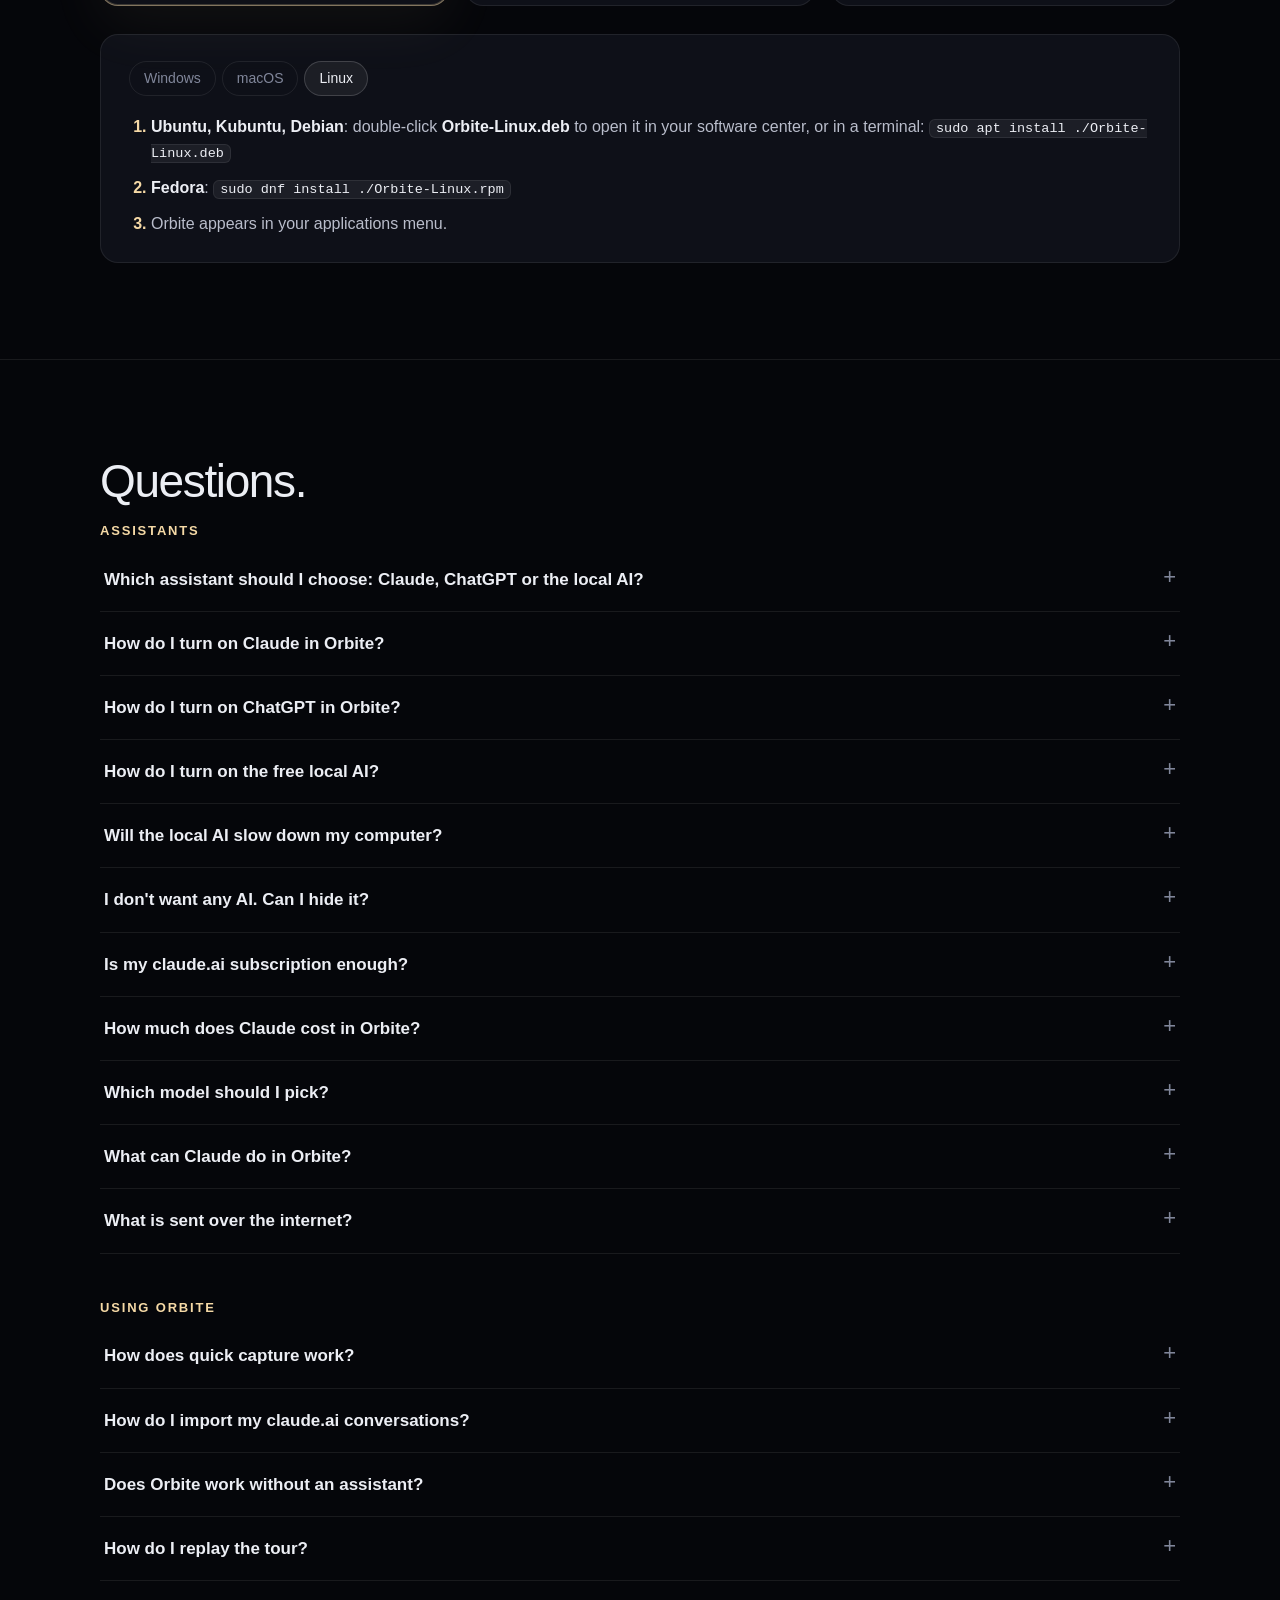
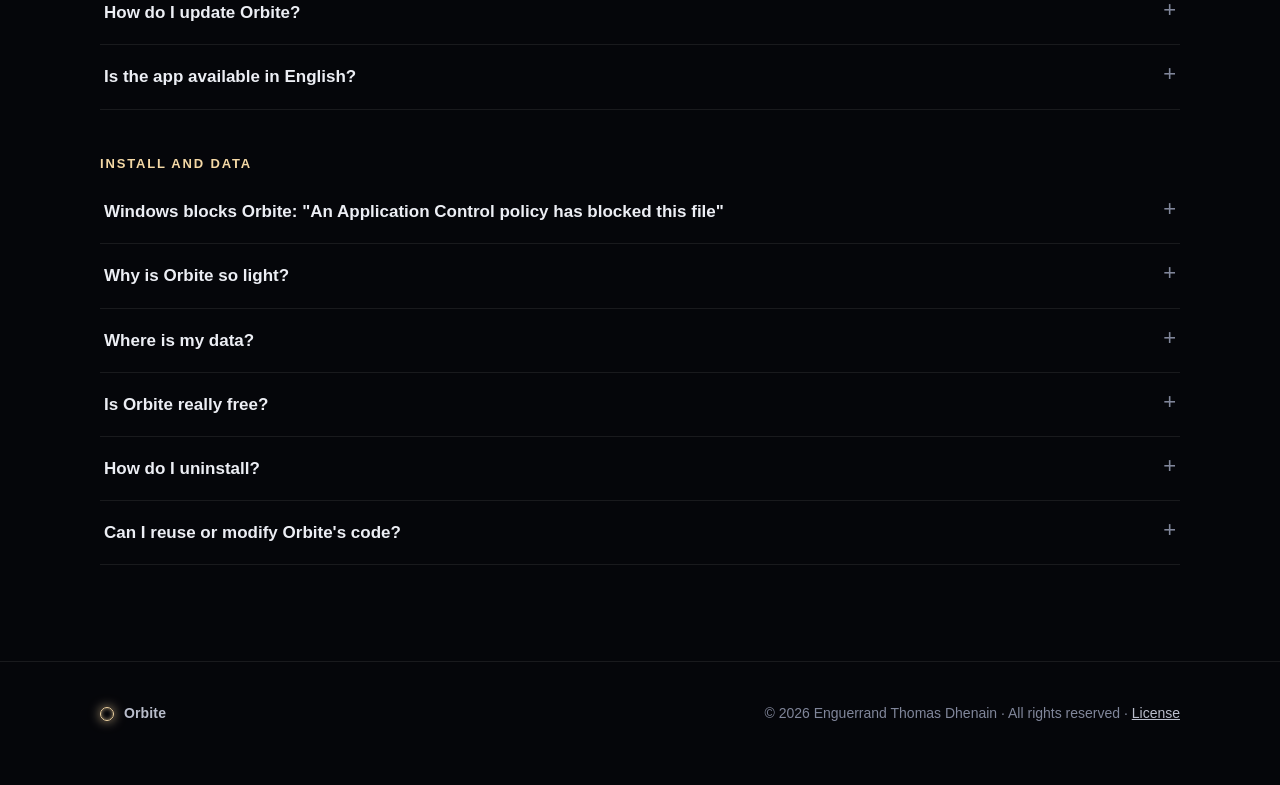
==== commit fa6cfdf3: "Orbite 1.3 : ChatGPT, IA locale, tutoriel, mises à jour intégrées" ====
--- a/index.html
+++ b/index.html
@@ -5,7 +5,7 @@
 <meta name="viewport" content="width=device-width,initial-scale=1,viewport-fit=cover">
 <title>Orbite</title>
 <script>try{if(!localStorage.getItem('orbite-lang')&&!/^fr/i.test(navigator.language||'fr'))location.replace('en/')}catch(e){}</script>
-<meta name="description" content="Orbite : tes projets en constellation, avec Claude intégré. Application gratuite pour Windows, macOS et Linux.">
+<meta name="description" content="Orbite : tes projets en constellation, avec Claude, ChatGPT ou une IA locale intégrés. Application gratuite pour Windows, macOS et Linux.">
 <meta property="og:title" content="Orbite">
 <meta property="og:description" content="Tes projets en constellation, avec Claude intégré.">
 <meta property="og:image" content="img/constellation.jpg">
@@ -17,7 +17,7 @@
 
 <nav class="top"><div class="wrap">
   <a class="logo" href="#"><i></i>Orbite</a>
-  <div class="links"><a href="#fonctionnalites">Fonctionnalités</a><a href="#apercu">Aperçu</a><a href="#telecharger">Télécharger</a><a href="#questions">Questions</a></div>
+  <div class="links"><a href="#nouveautes">Nouveautés</a><a href="#fonctionnalites">Fonctionnalités</a><a href="#apercu">Aperçu</a><a href="#telecharger">Télécharger</a><a href="#questions">Questions</a></div>
   <div class="lang" aria-label="Langue"><a href="./" data-l="fr" class="on" aria-current="true">FR</a><a href="en/" data-l="en" hreflang="en">EN</a></div>
   <a class="btn sm primary" href="#telecharger">Télécharger</a>
 </div></nav>
@@ -25,9 +25,9 @@
 <header class="hero">
   <canvas id="sky" aria-hidden="true"></canvas>
   <div class="wrap">
-    <span class="eyebrow">Version 1.1 · gratuite</span>
+    <span class="eyebrow"><a href="#nouveautes" style="color:inherit;text-decoration:none">Nouveau · version 1.3 · gratuite</a></span>
     <h1>Tes projets, <em>en constellation.</em></h1>
-    <p class="lead">Orbite range tes projets, tes notes et tes tâches dans un ciel vivant. Claude t'aide à les faire avancer, et tout reste sur ton ordinateur.</p>
+    <p class="lead">Orbite range tes projets, tes notes et tes tâches dans un ciel vivant. Claude, ChatGPT ou une IA locale t'aident à les faire avancer, et tout reste sur ton ordinateur.</p>
     <div class="cta">
       <a class="btn primary" id="heroDl" href="#telecharger"><svg viewBox="0 0 24 24"><path d="M12 4v11m0 0l-4-4m4 4l4-4M5 19h14"/></svg><span>Télécharger</span></a>
       <a class="btn" href="#apercu">Voir l'aperçu</a>
@@ -37,12 +37,27 @@
   </div>
 </header>
 
+<section class="block" id="nouveautes"><div class="wrap">
+  <span class="eyebrow">Mise à jour · version 1.3</span>
+  <h2>Quoi de neuf dans Orbite 1.3.</h2>
+  <p class="sub">Une grosse mise à jour : trois assistants au choix, un tutoriel pour bien démarrer, et une app qui se met à jour toute seule.</p>
+  <div class="feats news">
+    <div class="feat"><div class="ic"><svg viewBox="0 0 24 24"><circle cx="12" cy="12" r="8"/><circle cx="12" cy="12" r="3"/></svg></div><h3>ChatGPT intégré</h3><p>En plus de Claude, ChatGPT peut créer tes projets, tes tâches et tes notes, préparer ton brief et résumer tes lectures.</p></div>
+    <div class="feat"><div class="ic"><svg viewBox="0 0 24 24"><rect x="4" y="5" width="16" height="11" rx="2"/><path d="M9 20h6M12 16v4"/></svg></div><h3>IA locale, gratuite et privée</h3><p>Optionnelle et désactivée par défaut : une IA qui tourne sur ton ordinateur, sans clé ni abonnement. Rien ne quitte ta machine.</p></div>
+    <div class="feat"><div class="ic"><svg viewBox="0 0 24 24"><path d="M4 7h10M4 17h6M18 7h2M14 17h6"/><circle cx="16" cy="7" r="2"/><circle cx="12" cy="17" r="2"/></svg></div><h3>Tu choisis tes assistants</h3><p>Affiche ou masque Claude, ChatGPT et l'IA locale dans les Réglages, et choisis ton assistant principal. Sans assistant, Orbite reste une app de projets complète.</p></div>
+    <div class="feat"><div class="ic"><svg viewBox="0 0 24 24"><path d="M12 3l1.8 5.4L19 10l-5.2 1.6L12 17l-1.8-5.4L5 10l5.2-1.6z"/></svg></div><h3>Un tutoriel pour démarrer</h3><p>L'app démarre vierge et te propose une visite guidée pour créer ta propre constellation, étape par étape. À revoir quand tu veux.</p></div>
+    <div class="feat"><div class="ic"><svg viewBox="0 0 24 24"><path d="M4 12a8 8 0 0 1 14-5.3M20 12a8 8 0 0 1-14 5.3"/><path d="M18 3v4h-4M6 21v-4h4"/></svg></div><h3>Mises à jour intégrées</h3><p>Quand une nouvelle version sort, Orbite te la propose et la télécharge en un clic. Plus besoin de revenir sur le site.</p></div>
+    <div class="feat"><div class="ic"><svg viewBox="0 0 24 24"><path d="M6 9a6 6 0 0 1 12 0c0 6 2 7 2 7H4s2-1 2-7"/><path d="M10 20a2 2 0 0 0 4 0"/></svg></div><h3>Rappels, sauvegarde, anglais</h3><p>Une notification pour les tâches du jour, une sauvegarde complète en un clic, et l'app entière disponible en anglais.</p></div>
+  </div>
+  <p class="meta" style="text-align:left;margin-top:22px">Rappel de la 1.2 : Orbite est construit avec Tauri et Rust. L'app pèse moins de 10 Mo et s'installe avec un vrai installateur sur chaque système.</p>
+</div></section>
+
 <section class="block" id="fonctionnalites"><div class="wrap">
   <h2>Tout ce qui compte, dans un seul ciel.</h2>
   <p class="sub">Chaque projet est un amas d'étoiles. Plus il est vivant, plus il brille et se rapproche du centre.</p>
   <div class="feats">
     <div class="feat"><div class="ic"><svg viewBox="0 0 24 24"><circle cx="6" cy="7" r="1.6"/><circle cx="17" cy="5" r="1.6"/><circle cx="12" cy="13" r="2"/><circle cx="18" cy="18" r="1.6"/><path d="M7.3 8l3.4 3.8M16.2 6.4l-3.2 5M13.6 14.2l3.2 2.8"/></svg></div><h3>Constellation vivante</h3><p>Les projets actifs gravitent près du centre, les oubliés dérivent et passent en sommeil. Les projets liés sont reliés en pointillés.</p></div>
-    <div class="feat"><div class="ic"><svg viewBox="0 0 24 24"><path d="M12 3l1.8 5.4L19 10l-5.2 1.6L12 17l-1.8-5.4L5 10l5.2-1.6z"/></svg></div><h3>Claude intégré</h3><p>Demande-lui de créer un projet, d'ajouter des tâches ou d'écrire un point d'étape : il le fait directement.</p></div>
+    <div class="feat"><div class="ic"><svg viewBox="0 0 24 24"><path d="M12 3l1.8 5.4L19 10l-5.2 1.6L12 17l-1.8-5.4L5 10l5.2-1.6z"/></svg></div><h3>Claude, ChatGPT ou IA locale</h3><p>Demande à ton assistant de créer un projet, d'ajouter des tâches ou d'écrire un point d'étape : il le fait directement.</p></div>
     <div class="feat"><div class="ic"><svg viewBox="0 0 24 24"><circle cx="12" cy="12" r="4"/><path d="M12 2v2M12 20v2M2 12h2M20 12h2M4.9 4.9l1.4 1.4M17.7 17.7l1.4 1.4M4.9 19.1l1.4-1.4M17.7 6.3l1.4-1.4"/></svg></div><h3>Brief du matin</h3><p>Chaque jour : ce qui est en retard, tes trois priorités, et les projets à relancer.</p></div>
     <div class="feat"><div class="ic"><svg viewBox="0 0 24 24"><path d="M13 2L5 14h6l-1 8 8-12h-6z"/></svg></div><h3>Capture rapide</h3><p>Un raccourci, de n'importe quelle app : tu tapes une idée, elle atterrit dans le bon projet.</p></div>
     <div class="feat"><div class="ic"><svg viewBox="0 0 24 24"><circle cx="12" cy="13" r="8"/><path d="M12 9v4l3 2M10 2h4"/></svg></div><h3>Focus et chronologie</h3><p>Des sessions de 15 à 50 minutes, et douze semaines d'activité pour voir où passe ton énergie.</p></div>
@@ -63,44 +78,43 @@
 
 <section class="block" id="telecharger"><div class="wrap">
   <h2>Télécharger Orbite.</h2>
-  <p class="sub">Gratuit. L'installateur télécharge le moteur officiel Electron, vérifie son empreinte, puis te laisse choisir où installer l'app.</p>
+  <p class="sub">Gratuit, léger (moins de 10 Mo) et installé en quelques secondes. Un vrai installateur pour chaque système, sans rien à télécharger en plus.</p>
   <div class="dl" id="dl">
     <article class="os" data-os="win">
       <svg class="logo-os" viewBox="0 0 32 32"><rect x="5" y="5" width="10" height="10" rx="1"/><rect x="17" y="5" width="10" height="10" rx="1"/><rect x="5" y="17" width="10" height="10" rx="1"/><rect x="17" y="17" width="10" height="10" rx="1"/></svg>
       <h3>Windows</h3><p>Windows 10 et 11, 64 bits</p>
-      <a class="btn primary" href="telechargements/Orbite-Windows.zip" download><svg viewBox="0 0 24 24"><path d="M12 4v11m0 0l-4-4m4 4l4-4M5 19h14"/></svg>Télécharger</a>
-      <div class="size">Orbite-Windows.zip · 393 Ko</div>
+      <a class="btn primary" href="telechargements/Orbite-Windows-Setup.exe" download><svg viewBox="0 0 24 24"><path d="M12 4v11m0 0l-4-4m4 4l4-4M5 19h14"/></svg>Télécharger</a>
+      <div class="size">Orbite-Windows-Setup.exe · 3 Mo</div>
     </article>
     <article class="os" data-os="mac">
       <svg class="logo-os" viewBox="0 0 32 32"><rect x="6" y="7" width="20" height="14" rx="2"/><path d="M3 24h26l-2 2H5z"/></svg>
-      <h3>macOS</h3><p>Mac à puce Apple ou Intel</p>
-      <a class="btn primary" href="telechargements/Orbite-macOS.zip" download><svg viewBox="0 0 24 24"><path d="M12 4v11m0 0l-4-4m4 4l4-4M5 19h14"/></svg>Télécharger</a>
-      <div class="size">Orbite-macOS.zip · 402 Ko</div>
+      <h3>macOS</h3><p>Mac à puce Apple ou Intel, macOS 11 ou plus</p>
+      <a class="btn primary" href="telechargements/Orbite-macOS.dmg" download><svg viewBox="0 0 24 24"><path d="M12 4v11m0 0l-4-4m4 4l4-4M5 19h14"/></svg>Télécharger</a>
+      <div class="size">Orbite-macOS.dmg</div>
     </article>
     <article class="os" data-os="linux">
       <svg class="logo-os" viewBox="0 0 32 32"><rect x="4" y="6" width="24" height="17" rx="2.5"/><path d="M9 12l3.5 3L9 18M15 18h6M11 27h10M16 23v4"/></svg>
-      <h3>Linux</h3><p>Ubuntu, Kubuntu, Debian, Fedora…</p>
-      <a class="btn primary" href="telechargements/Orbite-Linux.zip" download><svg viewBox="0 0 24 24"><path d="M12 4v11m0 0l-4-4m4 4l4-4M5 19h14"/></svg>Télécharger</a>
-      <div class="size">Orbite-Linux.zip · 402 Ko</div>
+      <h3>Linux</h3><p>Ubuntu, Kubuntu, Debian (.deb) · Fedora (.rpm)</p>
+      <a class="btn primary" href="telechargements/Orbite-Linux.deb" download><svg viewBox="0 0 24 24"><path d="M12 4v11m0 0l-4-4m4 4l4-4M5 19h14"/></svg>Télécharger le .deb</a>
+      <div class="size">Orbite-Linux.deb · 4,7 Mo · <a href="telechargements/Orbite-Linux.rpm" download>version .rpm</a></div>
     </article>
   </div>
   <div class="steps">
     <div class="tabs" id="tabs"><button data-os="win">Windows</button><button data-os="mac">macOS</button><button data-os="linux">Linux</button></div>
     <ol id="how-win">
-      <li>Clic droit sur <b>Orbite-Windows.zip</b> → <b>Extraire tout</b>.</li>
-      <li>Ouvre le dossier <b>Orbite-Installateur</b> et double-clique sur <b>Installer Orbite.cmd</b>.</li>
+      <li>Double-clique sur <b>Orbite-Windows-Setup.exe</b>.</li>
       <li>Si Windows affiche « Windows a protégé votre ordinateur » : <b>Informations complémentaires</b> → <b>Exécuter quand même</b>.</li>
-      <li>L'installateur s'ouvre : suis les étapes jusqu'à <b>Lancer Orbite</b>.</li>
+      <li>L'installation prend quelques secondes. Orbite apparaît dans le menu Démarrer et sur le Bureau.</li>
     </ol>
     <ol id="how-mac" hidden>
-      <li>Double-clique sur <b>Orbite-macOS.zip</b> : <b>Installer-Orbite.command</b> apparaît.</li>
-      <li>Clic droit dessus → <b>Ouvrir</b> → <b>Ouvrir</b>. Si macOS refuse : Réglages Système → Confidentialité et sécurité → <b>Ouvrir quand même</b>.</li>
-      <li>L'installateur s'ouvre : suis les étapes, Orbite arrive dans Applications.</li>
+      <li>Ouvre <b>Orbite-macOS.dmg</b> et glisse <b>Orbite</b> dans le dossier <b>Applications</b>.</li>
+      <li>Lance Orbite depuis Applications. macOS affiche un avertissement : clique sur <b>Terminé</b>.</li>
+      <li>Ouvre <b>Réglages Système</b> → <b>Confidentialité et sécurité</b>, descends jusqu'à <b>Sécurité</b> et clique sur <b>Ouvrir quand même</b>. Cette étape n'est à faire qu'une fois.</li>
     </ol>
     <ol id="how-linux" hidden>
-      <li>Extrais <b>Orbite-Linux.zip</b>.</li>
-      <li>Dans un terminal : <code>bash ~/Téléchargements/installer-orbite.sh</code></li>
-      <li>L'installateur s'ouvre : suis les étapes, Orbite arrive dans ton menu d'applications.</li>
+      <li><b>Ubuntu, Kubuntu, Debian</b> : double-clique sur <b>Orbite-Linux.deb</b> pour l'ouvrir dans le gestionnaire de logiciels, ou dans un terminal : <code>sudo apt install ./Orbite-Linux.deb</code></li>
+      <li><b>Fedora</b> : <code>sudo dnf install ./Orbite-Linux.rpm</code></li>
+      <li>Orbite apparaît dans ton menu d'applications.</li>
     </ol>
   </div>
 </div></section>
@@ -108,15 +122,35 @@
 <section class="block" id="questions"><div class="wrap">
   <h2>Questions.</h2>
   <div class="faq">
-    <h3>Claude</h3>
+    <h3>Assistants</h3>
+    <details><summary>Quel assistant choisir : Claude, ChatGPT ou l'IA locale ?</summary><ul>
+      <li><b>Claude</b> (Anthropic) et <b>ChatGPT</b> (OpenAI) sont les plus capables. Ils demandent une clé API, facturée à l'usage par leur éditeur.</li>
+      <li><b>L'IA locale</b> est gratuite et privée : elle tourne sur ton ordinateur. Elle est plus lente et un peu moins fiable sur les demandes complexes.</li>
+      <li>Tu peux en activer plusieurs et passer de l'un à l'autre dans le panneau de conversation. L'<b>assistant principal</b>, choisi dans les Réglages, prépare le brief, range les captures et résume les lectures.</li>
+    </ul></details>
     <details><summary>Comment activer Claude dans Orbite ?</summary>
       <ol>
         <li>Crée un compte sur <a href="https://console.anthropic.com" target="_blank" rel="noopener">console.anthropic.com</a> (c'est la console développeur d'Anthropic, différente de claude.ai).</li>
         <li>Dans <b>Billing</b>, ajoute un peu de crédit. C'est du prépayé : rien n'est prélevé au-delà.</li>
         <li>Dans <b>API Keys</b>, clique sur <b>Create Key</b>, puis copie la clé qui commence par <code>sk-ant-</code>. Elle ne s'affiche qu'une fois.</li>
-        <li>Dans Orbite, ouvre les <b>Réglages</b> (la roue en haut à droite), colle la clé et clique sur <b>Enregistrer</b>.</li>
+        <li>Dans Orbite, ouvre les <b>Réglages</b> (la roue en haut à droite) → <b>Assistants</b> → <b>Claude</b>, colle la clé et clique sur <b>Enregistrer</b>.</li>
         <li>Clique sur <b>✦ Claude</b> en haut de l'écran et écris ta demande, par exemple : « Crée un projet pour mon déménagement avec les tâches à faire ».</li>
       </ol></details>
+    <details><summary>Comment activer ChatGPT dans Orbite ?</summary>
+      <ol>
+        <li>Crée un compte sur <a href="https://platform.openai.com" target="_blank" rel="noopener">platform.openai.com</a> (la plateforme développeur d'OpenAI, différente de chatgpt.com).</li>
+        <li>Dans <b>Billing</b>, ajoute un peu de crédit.</li>
+        <li>Dans <b>API keys</b>, clique sur <b>Create new secret key</b>, puis copie la clé qui commence par <code>sk-</code>.</li>
+        <li>Dans Orbite : <b>Réglages</b> → <b>Assistants</b> → <b>ChatGPT</b>, colle la clé et clique sur <b>Enregistrer</b>. La liste des modèles se remplit toute seule.</li>
+      </ol><p>L'abonnement ChatGPT Plus ne suffit pas : comme pour Claude, l'API est un service séparé, facturé à l'usage.</p></details>
+    <details><summary>Comment activer l'IA locale gratuite ?</summary>
+      <ol>
+        <li>Installe <a href="https://ollama.com/download" target="_blank" rel="noopener">Ollama</a>, gratuit, comme une app normale, et ouvre-le.</li>
+        <li>Dans Orbite : <b>Réglages</b> → <b>Assistants</b> → <b>IA locale</b> → <b>Activer</b>.</li>
+        <li>Clique sur <b>Télécharger</b> à côté du modèle conseillé. Le téléchargement (2,5 à 5 Go) ne se fait qu'une fois.</li>
+      </ol></details>
+    <details><summary>L'IA locale va-t-elle ralentir mon ordinateur ?</summary><p>Seulement pendant qu'elle répond : elle utilise alors 4 à 8 Go de mémoire. Sur un Mac récent (puce Apple) ou un PC avec 16 Go de mémoire, ça tourne bien ; avec 8 Go, c'est lent. C'est pour ça qu'elle est désactivée par défaut, et que tu choisis toi-même de l'activer.</p></details>
+    <details><summary>Je ne veux pas d'IA. Puis-je la cacher ?</summary><p>Oui. Dans <b>Réglages</b> → <b>Assistants</b>, décoche « Afficher » pour Claude et ChatGPT et laisse l'IA locale désactivée. Les boutons et mentions disparaissent, et Orbite reste une app de projets complète.</p></details>
     <details><summary>Mon abonnement claude.ai suffit-il ?</summary><p>Non. Les abonnements claude.ai (Pro, Max, Team) et l'API sont deux services séparés chez Anthropic. Orbite utilise l'API, qui demande sa propre clé et son propre crédit.</p></details>
     <details><summary>Combien coûte Claude dans Orbite ?</summary><p>Orbite ne prend rien : tu paies directement Anthropic, à l'usage, sans abonnement. Une demande courante coûte en général quelques centimes, et moins avec les modèles plus légers. Tu peux fixer une limite de dépense mensuelle dans la console Anthropic (rubrique <b>Limits</b>) pour ne jamais avoir de surprise. Les tarifs à jour sont sur <a href="https://www.anthropic.com/pricing" target="_blank" rel="noopener">anthropic.com/pricing</a>.</p></details>
     <details><summary>Quel modèle choisir ?</summary><ul>
@@ -132,7 +166,7 @@
       <li>Répondre à tes questions sur tes projets : « Qu'est-ce qui est en retard cette semaine ? »</li>
       <li>Préparer le brief du matin, ranger tes captures rapides dans le bon projet et résumer tes articles et PDF.</li>
     </ul></details>
-    <details><summary>Qu'est-ce qui est envoyé à Anthropic ?</summary><p>Seulement ce dont Claude a besoin, et seulement quand tu utilises une fonction Claude : ta demande et les éléments de projets concernés. Sans clé API, rien ne quitte ton ordinateur. Orbite n'a ni compte, ni publicité, ni mesure d'audience. Ta clé est chiffrée avec le trousseau de ton système.</p></details>
+    <details><summary>Qu'est-ce qui est envoyé sur internet ?</summary><p>Seulement ce dont ton assistant a besoin, et seulement quand tu l'utilises : ta demande et les éléments de projets concernés, envoyés à Anthropic (Claude) ou OpenAI (ChatGPT). Avec l'IA locale, ou sans assistant, rien ne quitte ton ordinateur. Orbite n'a ni compte, ni publicité, ni mesure d'audience. Tes clés sont chiffrées avec le trousseau de ton système.</p></details>
 
     <h3>Utilisation</h3>
     <details><summary>Comment marche la capture rapide ?</summary><p>De n'importe quelle application, appuie sur <kbd>⌥ Espace</kbd> sur Mac ou <kbd>Ctrl Alt Espace</kbd> sur Windows et Linux. Une petite fenêtre s'ouvre : tape ton idée, valide, elle est enregistrée. Avec Claude, elle est rangée automatiquement dans le bon projet ; sans Claude, elle arrive dans la Boîte de réception. Pour que le raccourci marche tout le temps, coche « Ouvrir Orbite au démarrage de l'ordinateur » dans les Réglages.</p></details>
@@ -140,14 +174,16 @@
       <li>Sur claude.ai : <b>Paramètres</b> → <b>Confidentialité</b> → <b>Exporter les données</b>. Tu reçois un fichier .zip par e-mail.</li>
       <li>Dans Orbite : <b>Réglages</b> → <b>Choisir l'export…</b>, puis sélectionne le .zip.</li>
     </ol><p>Tes projets Claude deviennent des projets Orbite, et chaque conversation devient une note. Tu peux réimporter plus tard : rien n'est dupliqué.</p></details>
-    <details><summary>Orbite fonctionne-t-il sans Claude ?</summary><p>Oui. Constellation, projets, notes, tâches, focus, chronologie et capture rapide fonctionnent sans clé API. Claude ajoute la création automatique, le brief et les résumés.</p></details>
-    <details><summary>Comment mettre Orbite à jour ?</summary><p>Télécharge la nouvelle version ici et relance l'installateur au même emplacement. L'application est remplacée, tes projets restent intacts.</p></details>
+    <details><summary>Orbite fonctionne-t-il sans assistant ?</summary><p>Oui. Constellation, projets, notes, tâches, focus, chronologie, rappels et capture rapide fonctionnent sans aucune IA. L'assistant ajoute la création automatique, le brief rédigé et les résumés.</p></details>
+    <details><summary>Comment revoir le tutoriel ?</summary><p>Dans <b>Réglages</b> → <b>Mises à jour et aide</b> → <b>Revoir le tutoriel</b>, ou en tapant « tutoriel » dans la recherche (<kbd>⌘K</kbd> ou <kbd>Ctrl K</kbd>).</p></details>
+    <details><summary>Comment mettre Orbite à jour ?</summary><p>Depuis la version 1.3, Orbite vérifie tout seul s'il existe une nouvelle version et te propose « Mettre à jour » : un clic télécharge et ouvre l'installateur. Tu peux aussi vérifier dans Réglages → Mises à jour, ou télécharger la nouvelle version ici et l'installer par-dessus l'ancienne. L'application est remplacée, tes projets dans Documents/Orbite restent intacts. Si tu viens de la version 1.1, colle à nouveau ta clé API dans les Réglages.</p></details>
 
     <h3>Installation et données</h3>
     <details><summary>Windows bloque Orbite : « Une stratégie de contrôle d'application a bloqué ce fichier »</summary><p>C'est le Contrôle intelligent des applications de Windows 11 : il bloque les logiciels qui ne sont pas encore signés par un éditeur reconnu. Tu peux le désactiver dans Sécurité Windows → Contrôle des applications et du navigateur. Attention, sur beaucoup de versions de Windows, on ne peut plus le réactiver ensuite sans réinitialiser Windows. Une version signée d'Orbite est prévue.</p></details>
+    <details><summary>Pourquoi Orbite est-il si léger ?</summary><p>Depuis la version 1.2, Orbite est construit avec Tauri et Rust : il utilise le moteur web déjà présent sur ton ordinateur au lieu d'en embarquer un. L'application pèse moins de 10 Mo, démarre plus vite et consomme moins de mémoire.</p></details>
     <details><summary>Où sont mes données ?</summary><p>Sur ton ordinateur, dans <code>Documents/Orbite</code> : un dossier par projet, et chaque note est un fichier <code>.md</code> normal. Tu peux les sauvegarder ou les synchroniser comme tu veux (iCloud, OneDrive, Nextcloud…).</p></details>
     <details><summary>Orbite est-il vraiment gratuit ?</summary><p>Oui : pas d'abonnement, pas de publicité, pas de version payante cachée. Seul Claude, si tu l'actives, est facturé par Anthropic selon ton usage.</p></details>
-    <details><summary>Comment désinstaller ?</summary><p>Windows : <code>desinstaller.cmd</code> dans le dossier d'installation. Linux : <code>desinstaller.sh</code> dans le dossier d'installation. macOS : mets Orbite à la corbeille. Tes projets dans Documents/Orbite sont conservés.</p></details>
+    <details><summary>Comment désinstaller ?</summary><p>Windows : Paramètres → Applications → Orbite → Désinstaller. macOS : mets Orbite à la corbeille depuis Applications. Linux : <code>sudo apt remove orbite</code> (ou <code>sudo dnf remove orbite</code>). Tes projets dans Documents/Orbite sont conservés.</p></details>
     <details><summary>Puis-je reprendre ou modifier le code d'Orbite ?</summary><p>Non. Orbite est gratuit à utiliser, mais son code reste la propriété de son auteur. La copie, la modification et la redistribution sont interdites sans autorisation écrite. Les conditions complètes sont dans la <a href="LICENSE.txt">licence</a>.</p></details>
   </div>
 </div></section>
@@ -155,7 +191,7 @@
 <footer><div class="wrap">
   <a class="logo" href="#"><i></i>Orbite</a>
   <span class="grow"></span>
-  <span>© 2026 Enguerrand Thomas d’Henain · Tous droits réservés · <a href="LICENSE.txt">Licence</a></span>
+  <span>© 2026 Enguerrand Thomas Dhenain · Tous droits réservés · <a href="LICENSE.txt">Licence</a></span>
 </div></footer>
 
 <script src="site.js"></script>
--- a/site.css
+++ b/site.css
@@ -107,3 +107,4 @@
 details li::marker{color:var(--star)}
 details b{color:var(--ink)}
 .shot{position:relative}
+.steps ol[hidden]{display:none}
